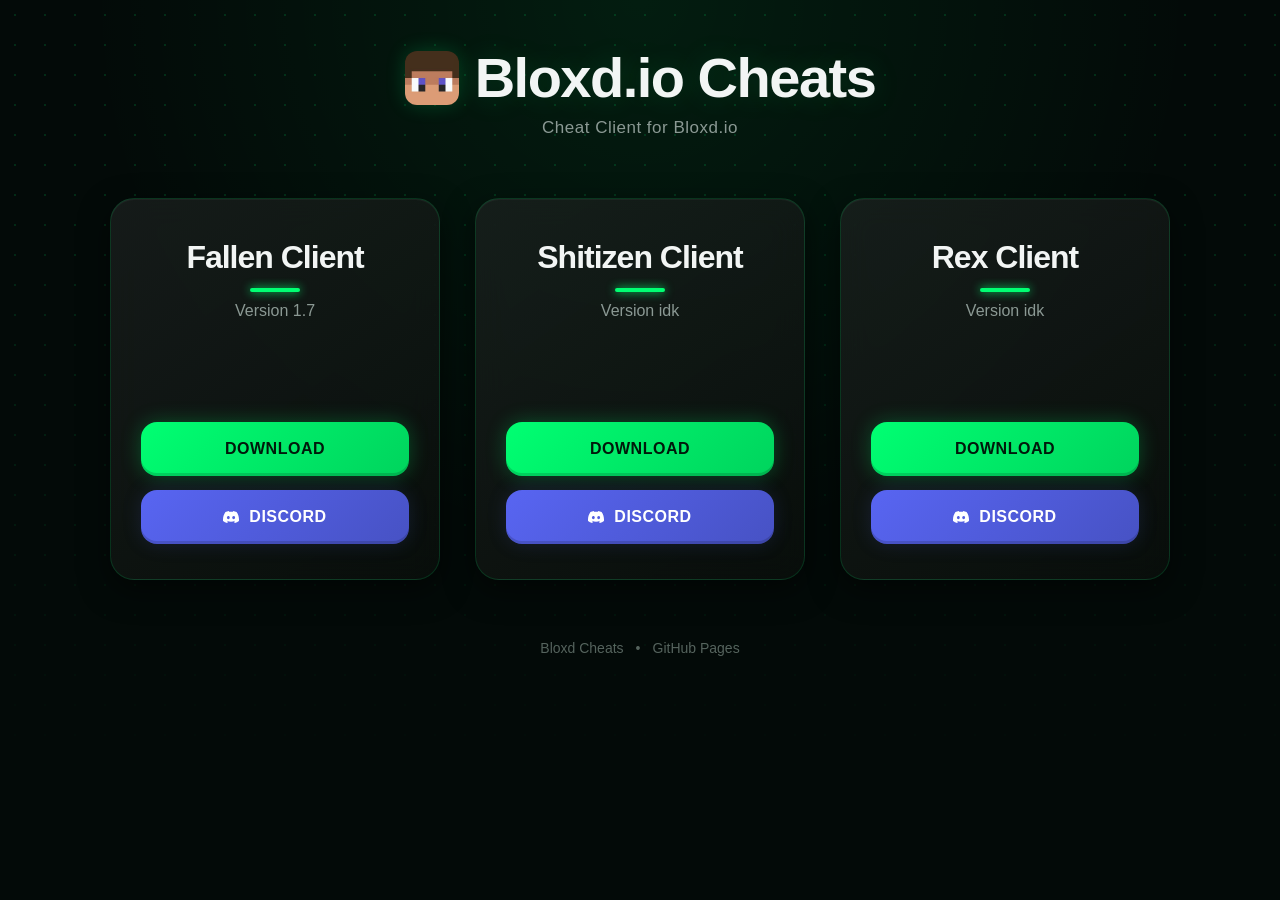
==== index.html @ 39739870 "Update index.html" ====
<!DOCTYPE html>
<html lang="en">
<head>
  <meta charset="UTF-8">
  <meta name="viewport" content="width=device-width, initial-scale=1.0">
  <meta name="description" content="Bloxd.io Cheats - clients, userscripts and downloads">
  <title>Bloxd.io Cheats</title>
  <link rel="stylesheet" href="style.css">
</head>
<body>
  <div class="background-grid"></div>

  <main class="container">
    <header class="hero">
      <div class="title-container">
        <img src="BloxdIcon.png" alt="Bloxd Icon" class="hero-icon">
        <h1>Bloxd.io Cheats</h1>
      </div>
      <p>Cheat Client for Bloxd.io</p>
    </header>

    <section class="cards">
      <article class="card">
        <div class="shine"></div>
        <div class="card-content">
          <h2>Fallen Client</h2>
          <p>Version 1.7</p>
          
          <a class="button primary" href="Fallen.txt" download onclick="showNotice('Downloading Fallen')">Download</a>
          <a class="button discord" href="https://discord.gg/DM4cFBnPTH" target="_blank" rel="noopener noreferrer">
            <svg class="discord-icon" xmlns="http://www.w3.org/2000/svg" width="16" height="16" viewBox="0 0 127.14 96.36" fill="currentColor">
              <path d="M107.7,8.07A105.15,105.15,0,0,0,81.47,0a72.06,72.06,0,0,0-3.36,6.83A97.68,97.68,0,0,0,49,6.83,72.37,72.37,0,0,0,45.64,0,105.89,105.89,0,0,0,19.39,8.09C2.79,32.65-1.71,56.6.54,80.21A105.73,105.73,0,0,0,32.71,96.36,77.7,77.7,0,0,0,39.6,85.25a68.42,68.42,0,0,1-10.85-5.18c.91-.66,1.8-1.34,2.66-2a75.57,75.57,0,0,0,64.32,0c.87.71,1.76,1.39,2.66,2a68.68,68.68,0,0,1-10.87,5.19,77,77,0,0,0,6.89,11.1A105.25,105.25,0,0,0,126.6,80.22c2.81-28.43-4.69-52.18-18.9-72.15ZM42.45,65.69C36.18,65.69,31,60,31,53s5-12.74,11.43-12.74c6.51,0,11.6,5.78,11.44,12.74C53.89,60,48.8,65.69,42.45,65.69Zm42.24,0C78.41,65.69,73.25,60,73.25,53s5-12.74,11.44-12.74c6.5,0,11.6,5.78,11.44,12.74C96.13,60,91.08,65.69,84.69,65.69Z"/>
            </svg>
            Discord
          </a>
        </div>
      </article>

      <article class="card">
        <div class="shine"></div>
        <div class="card-content">
          <h2>Shitizen Client</h2>
          <p>Version idk</p>
          
          <a class="button primary" href="Shitizen.txt" download onclick="showNotice('Downloading Shitizen')">Download</a>
          <a class="button discord" href="https://discord.gg/fXwuQtVD9t" target="_blank" rel="noopener noreferrer">
            <svg class="discord-icon" xmlns="http://www.w3.org/2000/svg" width="16" height="16" viewBox="0 0 127.14 96.36" fill="currentColor">
              <path d="M107.7,8.07A105.15,105.15,0,0,0,81.47,0a72.06,72.06,0,0,0-3.36,6.83A97.68,97.68,0,0,0,49,6.83,72.37,72.37,0,0,0,45.64,0,105.89,105.89,0,0,0,19.39,8.09C2.79,32.65-1.71,56.6.54,80.21A105.73,105.73,0,0,0,32.71,96.36,77.7,77.7,0,0,0,39.6,85.25a68.42,68.42,0,0,1-10.85-5.18c.91-.66,1.8-1.34,2.66-2a75.57,75.57,0,0,0,64.32,0c.87.71,1.76,1.39,2.66,2a68.68,68.68,0,0,1-10.87,5.19,77,77,0,0,0,6.89,11.1A105.25,105.25,0,0,0,126.6,80.22c2.81-28.43-4.69-52.18-18.9-72.15ZM42.45,65.69C36.18,65.69,31,60,31,53s5-12.74,11.43-12.74c6.51,0,11.6,5.78,11.44,12.74C53.89,60,48.8,65.69,42.45,65.69Zm42.24,0C78.41,65.69,73.25,60,73.25,53s5-12.74,11.44-12.74c6.5,0,11.6,5.78,11.44,12.74C96.13,60,91.08,65.69,84.69,65.69Z"/>
            </svg>
            Discord
          </a>
        </div>
      </article>

      <article class="card">
        <div class="shine"></div>
        <div class="card-content">
          <h2>Rex Client</h2>
          <p>Version idk</p>
          
          <a class="button primary" href="Rex.txt" download onclick="showNotice('Downloading Rex')">Download</a>
          <a class="button discord" href="https://discord.gg/z3bG3twewh" target="_blank" rel="noopener noreferrer">
            <svg class="discord-icon" xmlns="http://www.w3.org/2000/svg" width="16" height="16" viewBox="0 0 127.14 96.36" fill="currentColor">
              <path d="M107.7,8.07A105.15,105.15,0,0,0,81.47,0a72.06,72.06,0,0,0-3.36,6.83A97.68,97.68,0,0,0,49,6.83,72.37,72.37,0,0,0,45.64,0,105.89,105.89,0,0,0,19.39,8.09C2.79,32.65-1.71,56.6.54,80.21A105.73,105.73,0,0,0,32.71,96.36,77.7,77.7,0,0,0,39.6,85.25a68.42,68.42,0,0,1-10.85-5.18c.91-.66,1.8-1.34,2.66-2a75.57,75.57,0,0,0,64.32,0c.87.71,1.76,1.39,2.66,2a68.68,68.68,0,0,1-10.87,5.19,77,77,0,0,0,6.89,11.1A105.25,105.25,0,0,0,126.6,80.22c2.81-28.43-4.69-52.18-18.9-72.15ZM42.45,65.69C36.18,65.69,31,60,31,53s5-12.74,11.43-12.74c6.51,0,11.6,5.78,11.44,12.74C53.89,60,48.8,65.69,42.45,65.69Zm42.24,0C78.41,65.69,73.25,60,73.25,53s5-12.74,11.44-12.74c6.5,0,11.6,5.78,11.44,12.74C96.13,60,91.08,65.69,84.69,65.69Z"/>
            </svg>
            Discord
          </a>
        </div>
      </article>
    </section>

    <footer>
      <span>Bloxd Cheats</span>
      <span>•</span>
      <span>GitHub Pages</span>
    </footer>
  </main>

  <div id="notice" class="notice" role="status"></div>
  <script src="script.js"></script>
</body>
</html>
---- style.css ----
* {
  box-sizing: border-box;
}

:root {
  --bg: #030a08;
  --card: rgba(18, 23, 21, 0.45);
  --border: rgba(0, 255, 119, 0.15);
  --green: #00ff72;
  --green-dark: #00d95f;
  --text: #f2f5f4;
  --muted: #8b9994;
}

html {
  min-height: 100%;
}

body {
  margin: 0;
  min-height: 100vh;
  color: var(--text);
  background:
    radial-gradient(circle at 50% 0%, rgba(0, 255, 110, 0.08), transparent 50%),
    var(--bg);
  font-family: 'Segoe UI', Arial, Helvetica, sans-serif;
  overflow-x: hidden;
}

.background-grid {
  position: fixed;
  inset: 0;
  pointer-events: none;
  opacity: 0.35;
  background-image:
    radial-gradient(rgba(0, 255, 119, 0.4) 0.8px, transparent 0.8px);
  background-size: 30px 30px;
  mask-image: linear-gradient(to bottom, black 20%, transparent 90%);
  -webkit-mask-image: linear-gradient(to bottom, black 20%, transparent 90%);
}

.container {
  width: min(1100px, calc(100% - 40px));
  margin: 0 auto;
  padding: 0 0 40px;
}

.hero {
  position: relative;
  text-align: center;
  padding: 50px 0 60px;
}

.title-container {
  display: flex;
  align-items: center;
  justify-content: center;
  gap: 16px;
  margin-bottom: 12px;
}

.hero-icon {
  width: 54px;
  height: 54px;
  object-fit: contain;
  border-radius: 12px;
  box-shadow: 0 0 20px rgba(0, 255, 119, 0.2);
  animation: float 4s ease-in-out infinite;
}

@keyframes float {
  0%, 100% { transform: translateY(0); }
  50% { transform: translateY(-8px); }
}

.hero h1 {
  margin: 0;
  font-size: clamp(38px, 6vw, 56px);
  line-height: 1;
  font-weight: 900;
  letter-spacing: -1.5px;
  text-shadow: 0 0 30px rgba(0, 255, 119, 0.15);
}

.hero p {
  margin: 10px 0 0;
  color: var(--muted);
  font-size: 17px;
  letter-spacing: 0.5px;
}

.cards {
  display: flex;
  justify-content: center;
  gap: 35px;
  flex-wrap: wrap;
}

.card {
  position: relative;
  width: 330px;
  min-height: 380px;
  overflow: hidden;
  border: 1px solid var(--border);
  border-radius: 24px;
  background: linear-gradient(145deg, rgba(30, 35, 33, 0.7), rgba(10, 15, 12, 0.8));
  backdrop-filter: blur(16px);
  -webkit-backdrop-filter: blur(16px);
  box-shadow: 0 10px 30px rgba(0, 0, 0, 0.5), inset 0 1px 1px rgba(255, 255, 255, 0.05);
  transition: all 0.4s cubic-bezier(0.175, 0.885, 0.32, 1.275);
}

.card:hover {
  transform: translateY(-10px) scale(1.02);
  border-color: rgba(0, 255, 119, 0.6);
  box-shadow: 0 20px 40px rgba(0, 255, 119, 0.15), inset 0 1px 1px rgba(255, 255, 255, 0.1);
}

.shine {
  position: absolute;
  top: -50%;
  left: -50%;
  width: 200%;
  height: 200%;
  background: linear-gradient(
    45deg,
    transparent 45%,
    rgba(0, 255, 119, 0.1) 50%,
    transparent 55%
  );
  transform: rotate(30deg) translateY(-100%);
  transition: transform 0.7s ease;
  pointer-events: none;
}

.card:hover .shine {
  transform: rotate(30deg) translateY(100%);
}

.card-content {
  position: relative;
  z-index: 1;
  min-height: 380px;
  padding: 40px 30px 35px;
  display: flex;
  flex-direction: column;
  align-items: center;
  text-align: center;
}

.card h2 {
  margin: 0 0 10px;
  color: var(--text);
  font-size: 32px;
  font-weight: 900;
  letter-spacing: -1px;
}

.card h2::after {
  content: '';
  display: block;
  width: 50px;
  height: 4px;
  background: var(--green);
  margin: 12px auto 0;
  border-radius: 2px;
  box-shadow: 0 0 10px var(--green);
}

.card p {
  margin: 0 0 auto;
  padding-bottom: 30px;
  color: var(--muted);
  font-size: 16px;
  font-weight: 500;
}

.button {
  width: 100%;
  min-height: 54px;
  margin-bottom: 14px;
  padding: 0 20px;
  border-radius: 16px;
  display: flex;
  align-items: center;
  justify-content: center;
  gap: 10px;
  text-decoration: none;
  font-size: 16px;
  font-weight: 800;
  text-transform: uppercase;
  letter-spacing: 0.5px;
  border: 0;
  cursor: pointer;
  transition: all 0.3s ease;
}

.button.primary {
  color: #00190b;
  background: linear-gradient(135deg, var(--green) 0%, #00d45d 100%);
  box-shadow: 0 0 20px rgba(0, 255, 114, 0.25), inset 0 -3px 0 rgba(0, 0, 0, 0.15);
}

.button.primary:hover {
  transform: translateY(-3px);
  box-shadow: 0 8px 25px rgba(0, 255, 114, 0.4), inset 0 -3px 0 rgba(0, 0, 0, 0.15);
  filter: brightness(1.1);
}

.button.primary:active {
  transform: translateY(0);
  box-shadow: 0 0 10px rgba(0, 255, 114, 0.3);
}

.button.discord {
  color: white;
  background: linear-gradient(135deg, #5865f2 0%, #4752c4 100%);
  box-shadow: 0 0 20px rgba(88, 101, 242, 0.15), inset 0 -3px 0 rgba(0, 0, 0, 0.15);
  margin-bottom: 0;
}

.button.discord:hover {
  transform: translateY(-3px);
  box-shadow: 0 8px 25px rgba(88, 101, 242, 0.4), inset 0 -3px 0 rgba(0, 0, 0, 0.15);
  filter: brightness(1.1);
}

.button.discord:active {
  transform: translateY(0);
  box-shadow: 0 0 10px rgba(88, 101, 242, 0.3);
}

.discord-icon {
  font-size: 14px;
}

.notice {
  position: fixed;
  left: 50%;
  bottom: 25px;
  transform: translate(-50%, 30px);
  max-width: calc(100% - 30px);
  padding: 15px 24px;
  border: 1px solid rgba(0, 255, 119, 0.5);
  border-radius: 16px;
  background: rgba(9, 20, 16, 0.95);
  backdrop-filter: blur(10px);
  color: white;
  font-size: 15px;
  font-weight: 600;
  box-shadow: 0 10px 30px rgba(0, 0, 0, 0.5), 0 0 20px rgba(0, 255, 119, 0.2);
  opacity: 0;
  pointer-events: none;
  transition: all 0.4s cubic-bezier(0.175, 0.885, 0.32, 1.275);
  z-index: 10;
}

.notice.show {
  opacity: 1;
  transform: translate(-50%, 0);
}

footer {
  margin-top: 60px;
  display: flex;
  justify-content: center;
  gap: 12px;
  color: #55635d;
  font-size: 14px;
  font-weight: 500;
}

@media (max-width: 820px) {
  .hero {
    padding-bottom: 40px;
  }
  .cards {
    flex-direction: column;
    align-items: center;
    gap: 30px;
  }
  .card,
  .card-content {
    min-height: 360px;
  }
}

@media (max-width: 480px) {
  .container {
    width: min(100% - 24px, 480px);
  }
  .hero h1 {
    font-size: 40px;
  }
}
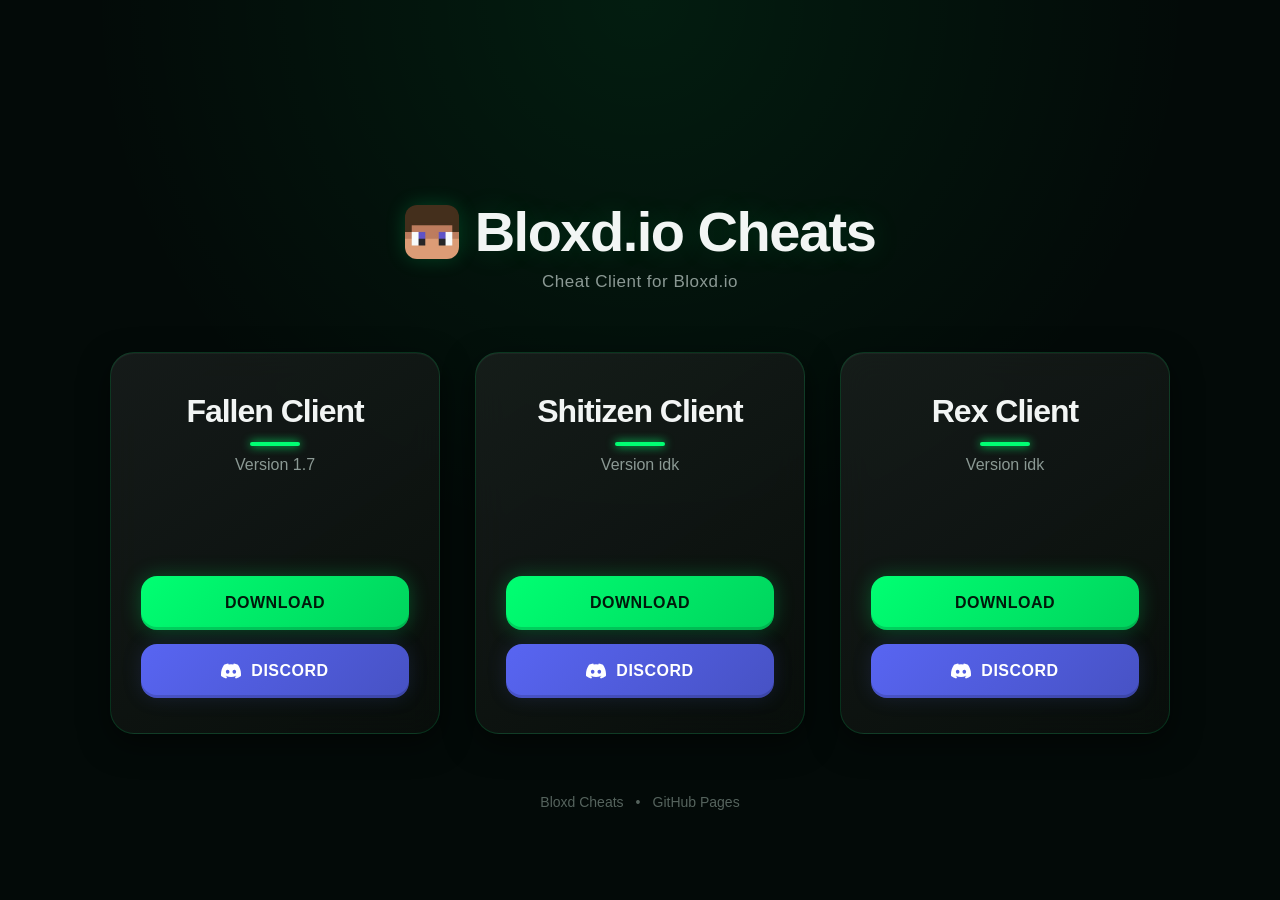
==== commit 47e797fb: "Update index.html" ====
--- a/index.html
+++ b/index.html
@@ -8,7 +8,7 @@
   <link rel="stylesheet" href="style.css">
 </head>
 <body>
-  <div class="background-grid"></div>
+  <canvas id="background-grid"></canvas>
 
   <main class="container">
     <header class="hero">
@@ -28,7 +28,7 @@
           
           <a class="button primary" href="Fallen.txt" download onclick="showNotice('Downloading Fallen')">Download</a>
           <a class="button discord" href="https://discord.gg/DM4cFBnPTH" target="_blank" rel="noopener noreferrer">
-            <svg class="discord-icon" xmlns="http://www.w3.org/2000/svg" width="16" height="16" viewBox="0 0 127.14 96.36" fill="currentColor">
+            <svg class="discord-icon" viewBox="0 0 127.14 96.36" fill="currentColor">
               <path d="M107.7,8.07A105.15,105.15,0,0,0,81.47,0a72.06,72.06,0,0,0-3.36,6.83A97.68,97.68,0,0,0,49,6.83,72.37,72.37,0,0,0,45.64,0,105.89,105.89,0,0,0,19.39,8.09C2.79,32.65-1.71,56.6.54,80.21A105.73,105.73,0,0,0,32.71,96.36,77.7,77.7,0,0,0,39.6,85.25a68.42,68.42,0,0,1-10.85-5.18c.91-.66,1.8-1.34,2.66-2a75.57,75.57,0,0,0,64.32,0c.87.71,1.76,1.39,2.66,2a68.68,68.68,0,0,1-10.87,5.19,77,77,0,0,0,6.89,11.1A105.25,105.25,0,0,0,126.6,80.22c2.81-28.43-4.69-52.18-18.9-72.15ZM42.45,65.69C36.18,65.69,31,60,31,53s5-12.74,11.43-12.74c6.51,0,11.6,5.78,11.44,12.74C53.89,60,48.8,65.69,42.45,65.69Zm42.24,0C78.41,65.69,73.25,60,73.25,53s5-12.74,11.44-12.74c6.5,0,11.6,5.78,11.44,12.74C96.13,60,91.08,65.69,84.69,65.69Z"/>
             </svg>
             Discord
@@ -44,7 +44,7 @@
           
           <a class="button primary" href="Shitizen.txt" download onclick="showNotice('Downloading Shitizen')">Download</a>
           <a class="button discord" href="https://discord.gg/fXwuQtVD9t" target="_blank" rel="noopener noreferrer">
-            <svg class="discord-icon" xmlns="http://www.w3.org/2000/svg" width="16" height="16" viewBox="0 0 127.14 96.36" fill="currentColor">
+            <svg class="discord-icon" viewBox="0 0 127.14 96.36" fill="currentColor">
               <path d="M107.7,8.07A105.15,105.15,0,0,0,81.47,0a72.06,72.06,0,0,0-3.36,6.83A97.68,97.68,0,0,0,49,6.83,72.37,72.37,0,0,0,45.64,0,105.89,105.89,0,0,0,19.39,8.09C2.79,32.65-1.71,56.6.54,80.21A105.73,105.73,0,0,0,32.71,96.36,77.7,77.7,0,0,0,39.6,85.25a68.42,68.42,0,0,1-10.85-5.18c.91-.66,1.8-1.34,2.66-2a75.57,75.57,0,0,0,64.32,0c.87.71,1.76,1.39,2.66,2a68.68,68.68,0,0,1-10.87,5.19,77,77,0,0,0,6.89,11.1A105.25,105.25,0,0,0,126.6,80.22c2.81-28.43-4.69-52.18-18.9-72.15ZM42.45,65.69C36.18,65.69,31,60,31,53s5-12.74,11.43-12.74c6.51,0,11.6,5.78,11.44,12.74C53.89,60,48.8,65.69,42.45,65.69Zm42.24,0C78.41,65.69,73.25,60,73.25,53s5-12.74,11.44-12.74c6.5,0,11.6,5.78,11.44,12.74C96.13,60,91.08,65.69,84.69,65.69Z"/>
             </svg>
             Discord
@@ -60,7 +60,7 @@
           
           <a class="button primary" href="Rex.txt" download onclick="showNotice('Downloading Rex')">Download</a>
           <a class="button discord" href="https://discord.gg/z3bG3twewh" target="_blank" rel="noopener noreferrer">
-            <svg class="discord-icon" xmlns="http://www.w3.org/2000/svg" width="16" height="16" viewBox="0 0 127.14 96.36" fill="currentColor">
+            <svg class="discord-icon" viewBox="0 0 127.14 96.36" fill="currentColor">
               <path d="M107.7,8.07A105.15,105.15,0,0,0,81.47,0a72.06,72.06,0,0,0-3.36,6.83A97.68,97.68,0,0,0,49,6.83,72.37,72.37,0,0,0,45.64,0,105.89,105.89,0,0,0,19.39,8.09C2.79,32.65-1.71,56.6.54,80.21A105.73,105.73,0,0,0,32.71,96.36,77.7,77.7,0,0,0,39.6,85.25a68.42,68.42,0,0,1-10.85-5.18c.91-.66,1.8-1.34,2.66-2a75.57,75.57,0,0,0,64.32,0c.87.71,1.76,1.39,2.66,2a68.68,68.68,0,0,1-10.87,5.19,77,77,0,0,0,6.89,11.1A105.25,105.25,0,0,0,126.6,80.22c2.81-28.43-4.69-52.18-18.9-72.15ZM42.45,65.69C36.18,65.69,31,60,31,53s5-12.74,11.43-12.74c6.51,0,11.6,5.78,11.44,12.74C53.89,60,48.8,65.69,42.45,65.69Zm42.24,0C78.41,65.69,73.25,60,73.25,53s5-12.74,11.44-12.74c6.5,0,11.6,5.78,11.44,12.74C96.13,60,91.08,65.69,84.69,65.69Z"/>
             </svg>
             Discord
--- a/style.css
+++ b/style.css
@@ -230,8 +230,12 @@
   box-shadow: 0 0 10px rgba(88, 101, 242, 0.3);
 }
 
+/* Cập nhật lớp cho SVG logo Discord */
 .discord-icon {
-  font-size: 14px;
+  width: 20px;
+  height: 20px;
+  fill: currentColor;
+  flex-shrink: 0;
 }
 
 .notice {
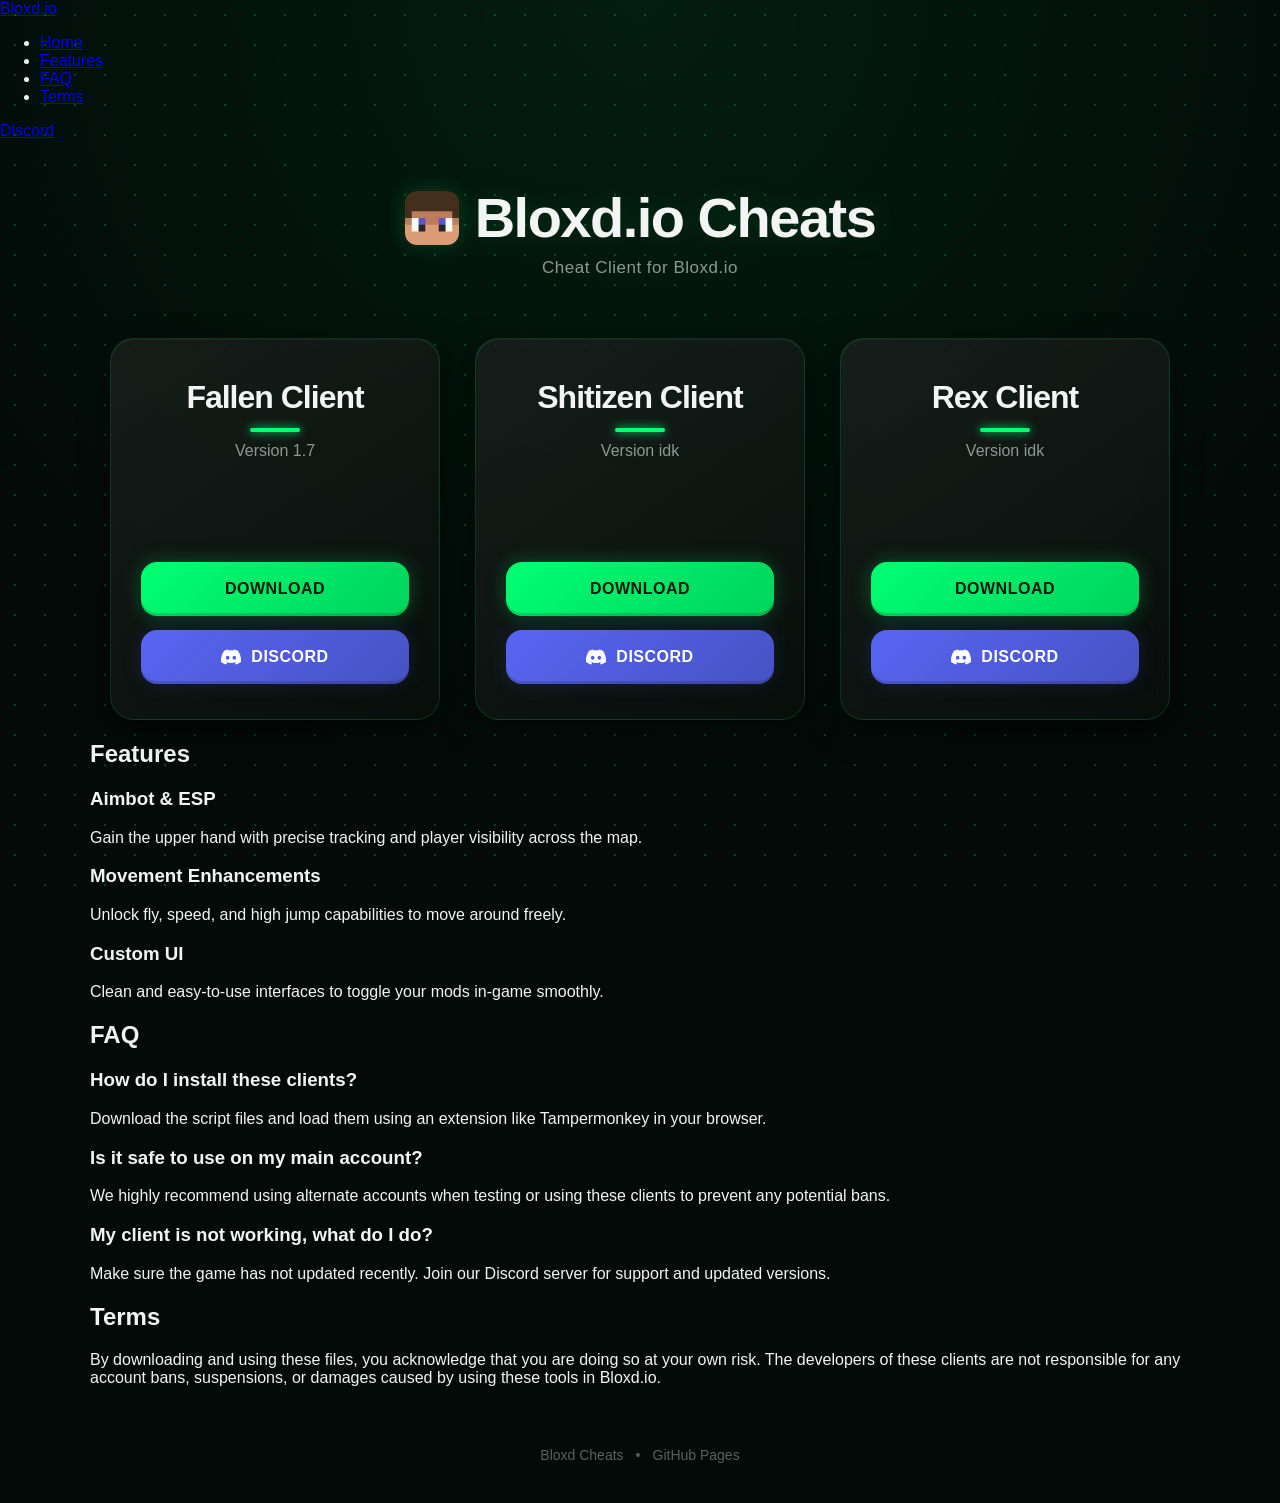
==== commit 36daff24: "Update index.html" ====
--- a/index.html
+++ b/index.html
@@ -8,9 +8,22 @@
   <link rel="stylesheet" href="style.css">
 </head>
 <body>
+  <nav class="navbar">
+    <div class="nav-container">
+      <a href="#home" class="nav-logo">Bloxd<span>.io</span></a>
+      <ul class="nav-menu">
+        <li><a href="#home">Home</a></li>
+        <li><a href="#features">Features</a></li>
+        <li><a href="#faq">FAQ</a></li>
+        <li><a href="#terms">Terms</a></li>
+      </ul>
+      <a href="https://discord.gg/d2tuQrwR" target="_blank" class="nav-discord-btn">Discord</a>
+    </div>
+  </nav>
+
   <canvas id="background-grid"></canvas>
 
-  <main class="container">
+  <main class="container" id="home">
     <header class="hero">
       <div class="title-container">
         <img src="BloxdIcon.png" alt="Bloxd Icon" class="hero-icon">
@@ -25,7 +38,6 @@
         <div class="card-content">
           <h2>Fallen Client</h2>
           <p>Version 1.7</p>
-          
           <a class="button primary" href="Fallen.txt" download onclick="showNotice('Downloading Fallen')">Download</a>
           <a class="button discord" href="https://discord.gg/DM4cFBnPTH" target="_blank" rel="noopener noreferrer">
             <svg class="discord-icon" viewBox="0 0 127.14 96.36" fill="currentColor">
@@ -41,7 +53,6 @@
         <div class="card-content">
           <h2>Shitizen Client</h2>
           <p>Version idk</p>
-          
           <a class="button primary" href="Shitizen.txt" download onclick="showNotice('Downloading Shitizen')">Download</a>
           <a class="button discord" href="https://discord.gg/fXwuQtVD9t" target="_blank" rel="noopener noreferrer">
             <svg class="discord-icon" viewBox="0 0 127.14 96.36" fill="currentColor">
@@ -57,7 +68,6 @@
         <div class="card-content">
           <h2>Rex Client</h2>
           <p>Version idk</p>
-          
           <a class="button primary" href="Rex.txt" download onclick="showNotice('Downloading Rex')">Download</a>
           <a class="button discord" href="https://discord.gg/z3bG3twewh" target="_blank" rel="noopener noreferrer">
             <svg class="discord-icon" viewBox="0 0 127.14 96.36" fill="currentColor">
@@ -67,6 +77,37 @@
           </a>
         </div>
       </article>
+    </section>
+
+    <section id="features" class="info-section">
+      <h2>Features</h2>
+      <div class="info-card">
+        <h3>Aimbot & ESP</h3>
+        <p>Gain the upper hand with precise tracking and player visibility across the map.</p>
+        <h3>Movement Enhancements</h3>
+        <p>Unlock fly, speed, and high jump capabilities to move around freely.</p>
+        <h3>Custom UI</h3>
+        <p>Clean and easy-to-use interfaces to toggle your mods in-game smoothly.</p>
+      </div>
+    </section>
+
+    <section id="faq" class="info-section">
+      <h2>FAQ</h2>
+      <div class="info-card">
+        <h3>How do I install these clients?</h3>
+        <p>Download the script files and load them using an extension like Tampermonkey in your browser.</p>
+        <h3>Is it safe to use on my main account?</h3>
+        <p>We highly recommend using alternate accounts when testing or using these clients to prevent any potential bans.</p>
+        <h3>My client is not working, what do I do?</h3>
+        <p>Make sure the game has not updated recently. Join our Discord server for support and updated versions.</p>
+      </div>
+    </section>
+
+    <section id="terms" class="info-section">
+      <h2>Terms</h2>
+      <div class="info-card">
+        <p>By downloading and using these files, you acknowledge that you are doing so at your own risk. The developers of these clients are not responsible for any account bans, suspensions, or damages caused by using these tools in Bloxd.io.</p>
+      </div>
     </section>
 
     <footer>
--- a/style.css
+++ b/style.css
@@ -27,19 +27,16 @@
   overflow-x: hidden;
 }
 
-.background-grid {
+#background-grid {
   position: fixed;
   inset: 0;
   pointer-events: none;
-  opacity: 0.35;
-  background-image:
-    radial-gradient(rgba(0, 255, 119, 0.4) 0.8px, transparent 0.8px);
-  background-size: 30px 30px;
-  mask-image: linear-gradient(to bottom, black 20%, transparent 90%);
-  -webkit-mask-image: linear-gradient(to bottom, black 20%, transparent 90%);
+  z-index: 0;
 }
 
 .container {
+  position: relative;
+  z-index: 1;
   width: min(1100px, calc(100% - 40px));
   margin: 0 auto;
   padding: 0 0 40px;
@@ -230,7 +227,6 @@
   box-shadow: 0 0 10px rgba(88, 101, 242, 0.3);
 }
 
-/* Cập nhật lớp cho SVG logo Discord */
 .discord-icon {
   width: 20px;
   height: 20px;
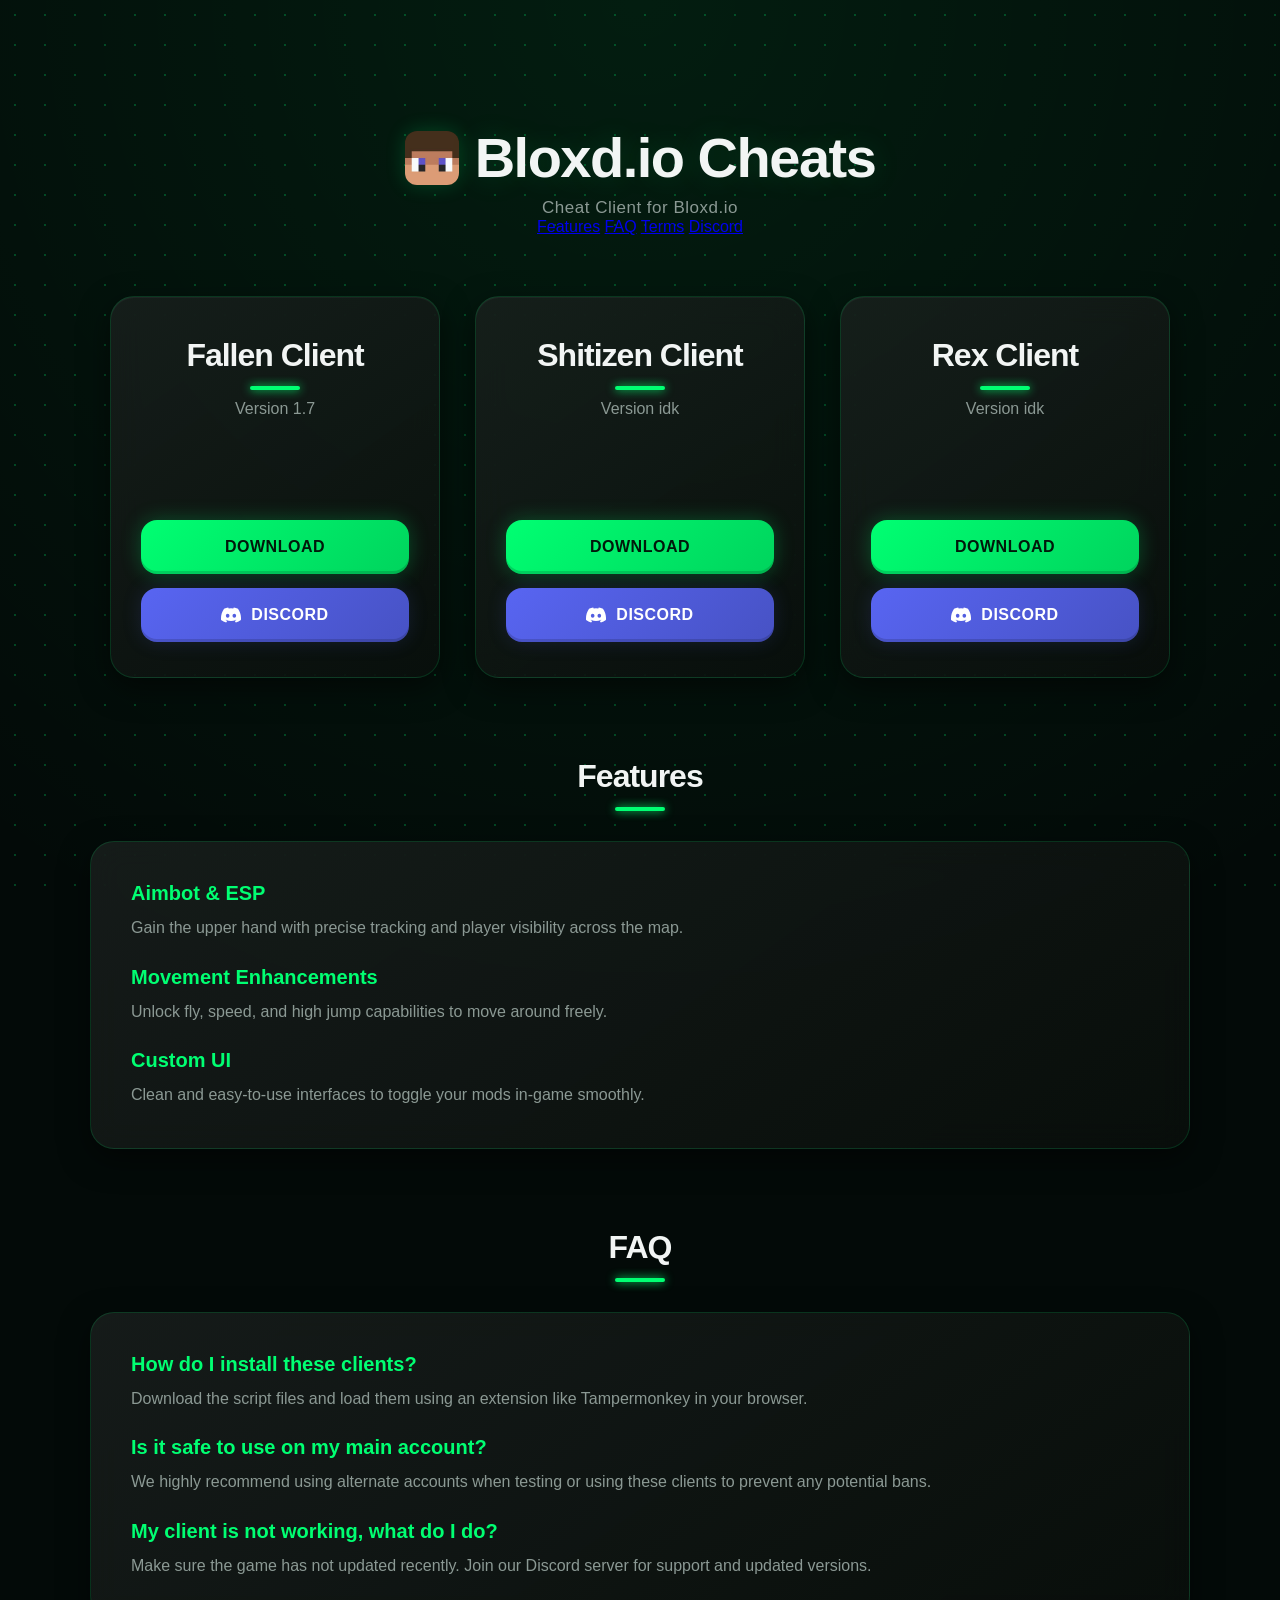
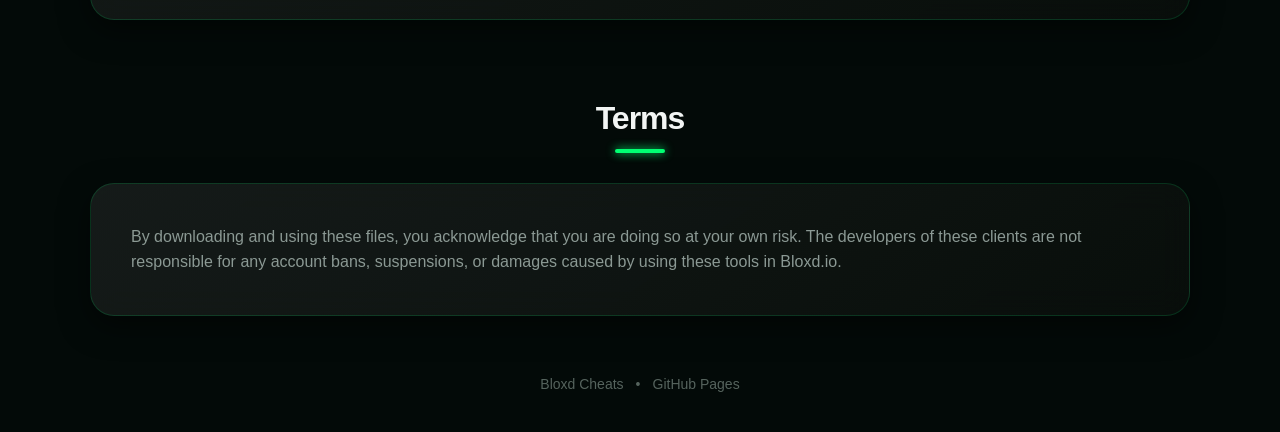
==== commit f1bf06ec: "Refactor navigation and add action buttons Removed the navigation bar and added action buttons in th" ====
--- a/index.html
+++ b/index.html
@@ -8,19 +8,6 @@
   <link rel="stylesheet" href="style.css">
 </head>
 <body>
-  <nav class="navbar">
-    <div class="nav-container">
-      <a href="#home" class="nav-logo">Bloxd<span>.io</span></a>
-      <ul class="nav-menu">
-        <li><a href="#home">Home</a></li>
-        <li><a href="#features">Features</a></li>
-        <li><a href="#faq">FAQ</a></li>
-        <li><a href="#terms">Terms</a></li>
-      </ul>
-      <a href="https://discord.gg/d2tuQrwR" target="_blank" class="nav-discord-btn">Discord</a>
-    </div>
-  </nav>
-
   <canvas id="background-grid"></canvas>
 
   <main class="container" id="home">
@@ -30,6 +17,13 @@
         <h1>Bloxd.io Cheats</h1>
       </div>
       <p>Cheat Client for Bloxd.io</p>
+      
+      <div class="action-buttons">
+        <a href="#features" class="action-btn">Features</a>
+        <a href="#faq" class="action-btn">FAQ</a>
+        <a href="#terms" class="action-btn">Terms</a>
+        <a href="https://discord.gg/d2tuQrwR" target="_blank" class="action-btn discord">Discord</a>
+      </div>
     </header>
 
     <section class="cards">
--- a/style.css
+++ b/style.css
@@ -14,11 +14,13 @@
 
 html {
   min-height: 100%;
+  scroll-behavior: smooth;
 }
 
 body {
   margin: 0;
   min-height: 100vh;
+  padding-top: 80px;
   color: var(--text);
   background:
     radial-gradient(circle at 50% 0%, rgba(0, 255, 110, 0.08), transparent 50%),
@@ -270,6 +272,139 @@
   font-weight: 500;
 }
 
+.navbar {
+  position: fixed;
+  top: 0;
+  left: 0;
+  width: 100%;
+  background: linear-gradient(145deg, rgba(18, 23, 21, 0.75), rgba(10, 15, 12, 0.85));
+  backdrop-filter: blur(16px);
+  -webkit-backdrop-filter: blur(16px);
+  border-bottom: 1px solid var(--border);
+  z-index: 1000;
+  box-shadow: 0 4px 30px rgba(0, 0, 0, 0.5);
+}
+
+.nav-container {
+  display: flex;
+  align-items: center;
+  justify-content: space-between;
+  width: min(1100px, calc(100% - 40px));
+  margin: 0 auto;
+  height: 70px;
+}
+
+.nav-logo {
+  color: var(--text);
+  font-size: 22px;
+  font-weight: 900;
+  text-decoration: none;
+  letter-spacing: -0.5px;
+}
+
+.nav-logo span {
+  color: var(--green);
+}
+
+.nav-menu {
+  display: flex;
+  gap: 35px;
+  list-style: none;
+  margin: 0;
+  padding: 0;
+}
+
+.nav-menu a {
+  color: var(--muted);
+  text-decoration: none;
+  font-size: 15px;
+  font-weight: 600;
+  transition: all 0.3s ease;
+}
+
+.nav-menu a:hover {
+  color: var(--green);
+  text-shadow: 0 0 15px rgba(0, 255, 114, 0.3);
+}
+
+.nav-discord-btn {
+  background: linear-gradient(135deg, #5865f2 0%, #4752c4 100%);
+  color: white;
+  text-decoration: none;
+  padding: 10px 22px;
+  border-radius: 12px;
+  font-size: 14px;
+  font-weight: 800;
+  text-transform: uppercase;
+  letter-spacing: 0.5px;
+  box-shadow: 0 0 15px rgba(88, 101, 242, 0.2), inset 0 -2px 0 rgba(0, 0, 0, 0.15);
+  transition: all 0.3s ease;
+}
+
+.nav-discord-btn:hover {
+  transform: translateY(-2px);
+  box-shadow: 0 8px 20px rgba(88, 101, 242, 0.4), inset 0 -2px 0 rgba(0, 0, 0, 0.15);
+  filter: brightness(1.1);
+}
+
+.nav-discord-btn:active {
+  transform: translateY(0);
+  box-shadow: 0 0 10px rgba(88, 101, 242, 0.3);
+}
+
+.info-section {
+  margin-top: 80px;
+  scroll-margin-top: 100px;
+}
+
+.info-section h2 {
+  text-align: center;
+  font-size: 32px;
+  font-weight: 900;
+  margin-bottom: 30px;
+  letter-spacing: -1px;
+}
+
+.info-section h2::after {
+  content: '';
+  display: block;
+  width: 50px;
+  height: 4px;
+  background: var(--green);
+  margin: 12px auto 0;
+  border-radius: 2px;
+  box-shadow: 0 0 10px var(--green);
+}
+
+.info-card {
+  background: linear-gradient(145deg, rgba(30, 35, 33, 0.7), rgba(10, 15, 12, 0.8));
+  border: 1px solid var(--border);
+  border-radius: 24px;
+  padding: 40px;
+  backdrop-filter: blur(16px);
+  -webkit-backdrop-filter: blur(16px);
+  box-shadow: 0 10px 30px rgba(0, 0, 0, 0.5);
+}
+
+.info-card h3 {
+  color: var(--green);
+  font-size: 20px;
+  margin-top: 0;
+  margin-bottom: 10px;
+}
+
+.info-card p {
+  color: var(--muted);
+  font-size: 16px;
+  line-height: 1.6;
+  margin-top: 0;
+  margin-bottom: 25px;
+}
+
+.info-card p:last-child {
+  margin-bottom: 0;
+}
+
 @media (max-width: 820px) {
   .hero {
     padding-bottom: 40px;
@@ -283,6 +418,9 @@
   .card-content {
     min-height: 360px;
   }
+  .nav-menu {
+    display: none;
+  }
 }
 
 @media (max-width: 480px) {
@@ -292,4 +430,7 @@
   .hero h1 {
     font-size: 40px;
   }
-}
+  .info-card {
+    padding: 25px;
+  }
+}
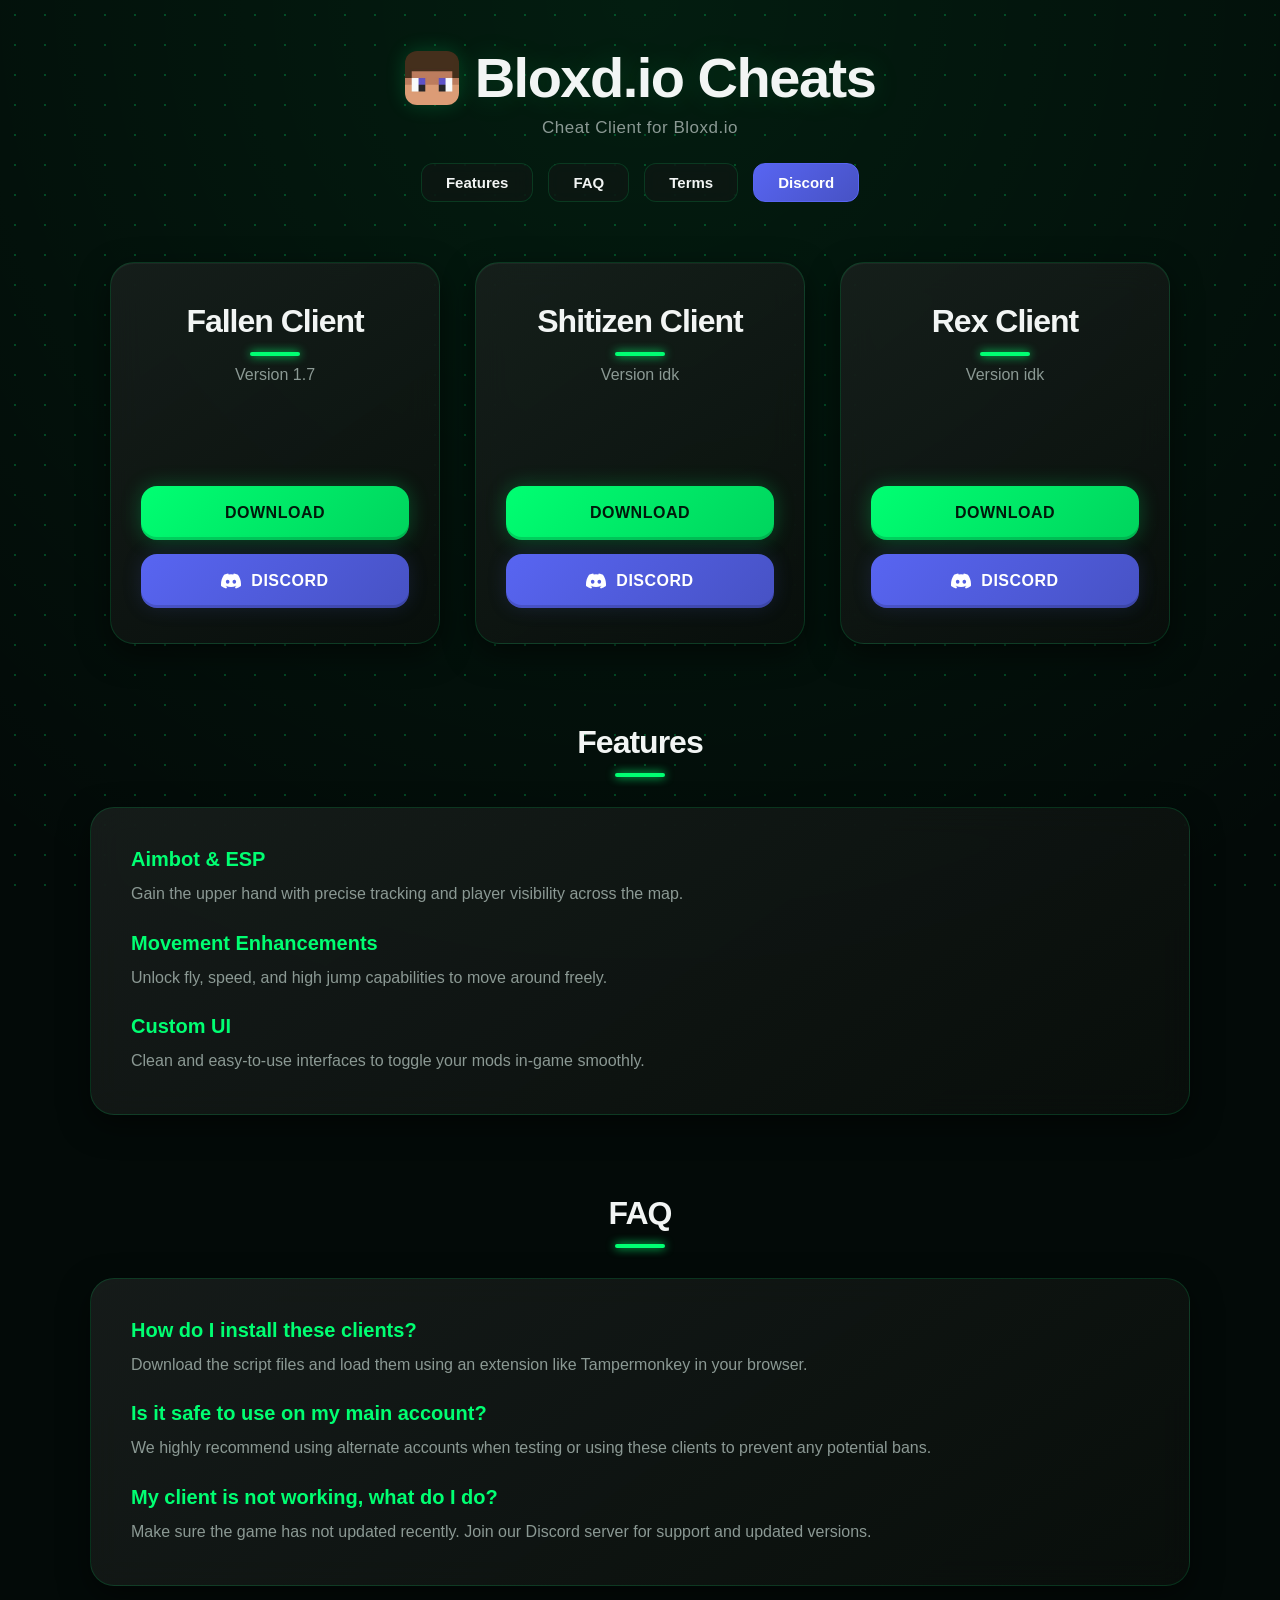
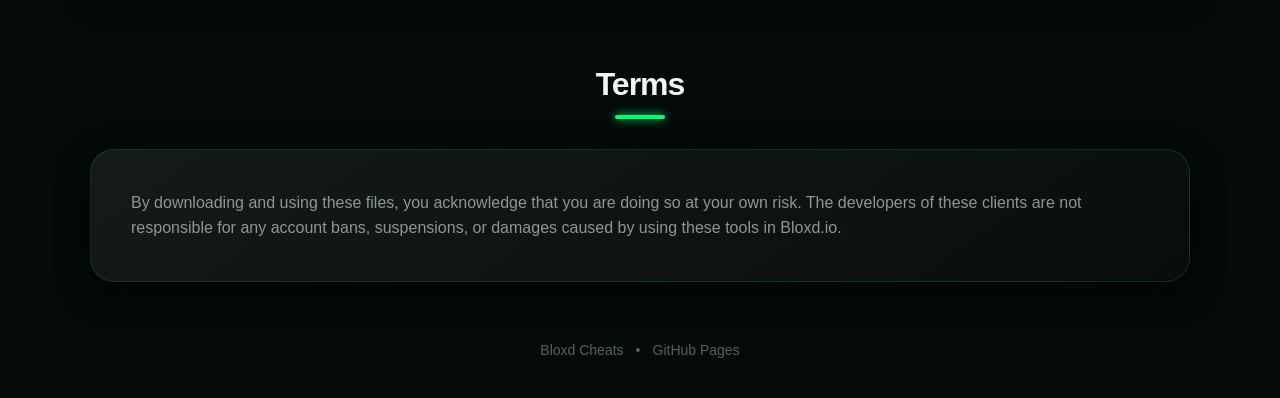
==== commit 73dfda5e: "Modify CSS link and add comments in index.html Updated stylesheet link to force browser to load the " ====
--- a/index.html
+++ b/index.html
@@ -5,7 +5,8 @@
   <meta name="viewport" content="width=device-width, initial-scale=1.0">
   <meta name="description" content="Bloxd.io Cheats - clients, userscripts and downloads">
   <title>Bloxd.io Cheats</title>
-  <link rel="stylesheet" href="style.css">
+  <!-- Thêm ?v=2 để ép trình duyệt tải CSS mới nhất, không bị lỗi cache -->
+  <link rel="stylesheet" href="style.css?v=2">
 </head>
 <body>
   <canvas id="background-grid"></canvas>
@@ -18,6 +19,7 @@
       </div>
       <p>Cheat Client for Bloxd.io</p>
       
+      <!-- Đã xóa list cũ ở góc trái, thay bằng hàng nút mượt mà ngay dưới tiêu đề -->
       <div class="action-buttons">
         <a href="#features" class="action-btn">Features</a>
         <a href="#faq" class="action-btn">FAQ</a>
@@ -27,6 +29,7 @@
     </header>
 
     <section class="cards">
+      <!-- Card 1 -->
       <article class="card">
         <div class="shine"></div>
         <div class="card-content">
@@ -42,6 +45,7 @@
         </div>
       </article>
 
+      <!-- Card 2 -->
       <article class="card">
         <div class="shine"></div>
         <div class="card-content">
@@ -57,6 +61,7 @@
         </div>
       </article>
 
+      <!-- Card 3 -->
       <article class="card">
         <div class="shine"></div>
         <div class="card-content">
--- a/style.css
+++ b/style.css
@@ -20,7 +20,6 @@
 body {
   margin: 0;
   min-height: 100vh;
-  padding-top: 80px;
   color: var(--text);
   background:
     radial-gradient(circle at 50% 0%, rgba(0, 255, 110, 0.08), transparent 50%),
@@ -86,6 +85,47 @@
   color: var(--muted);
   font-size: 17px;
   letter-spacing: 0.5px;
+}
+
+.action-buttons {
+  display: flex;
+  justify-content: center;
+  gap: 15px;
+  margin-top: 25px;
+  flex-wrap: wrap;
+}
+
+.action-btn {
+  padding: 10px 24px;
+  border-radius: 12px;
+  text-decoration: none;
+  color: var(--text);
+  font-size: 15px;
+  font-weight: 700;
+  background: rgba(18, 23, 21, 0.6);
+  border: 1px solid var(--border);
+  backdrop-filter: blur(10px);
+  transition: all 0.3s ease;
+}
+
+.action-btn:hover {
+  background: rgba(0, 255, 119, 0.1);
+  border-color: var(--green);
+  color: var(--green);
+  transform: translateY(-2px);
+  box-shadow: 0 5px 15px rgba(0, 255, 119, 0.2);
+}
+
+.action-btn.discord {
+  background: linear-gradient(135deg, #5865f2 0%, #4752c4 100%);
+  border-color: #5865f2;
+  color: white;
+}
+
+.action-btn.discord:hover {
+  filter: brightness(1.1);
+  color: white;
+  box-shadow: 0 5px 15px rgba(88, 101, 242, 0.4);
 }
 
 .cards {
@@ -262,99 +302,9 @@
   transform: translate(-50%, 0);
 }
 
-footer {
-  margin-top: 60px;
-  display: flex;
-  justify-content: center;
-  gap: 12px;
-  color: #55635d;
-  font-size: 14px;
-  font-weight: 500;
-}
-
-.navbar {
-  position: fixed;
-  top: 0;
-  left: 0;
-  width: 100%;
-  background: linear-gradient(145deg, rgba(18, 23, 21, 0.75), rgba(10, 15, 12, 0.85));
-  backdrop-filter: blur(16px);
-  -webkit-backdrop-filter: blur(16px);
-  border-bottom: 1px solid var(--border);
-  z-index: 1000;
-  box-shadow: 0 4px 30px rgba(0, 0, 0, 0.5);
-}
-
-.nav-container {
-  display: flex;
-  align-items: center;
-  justify-content: space-between;
-  width: min(1100px, calc(100% - 40px));
-  margin: 0 auto;
-  height: 70px;
-}
-
-.nav-logo {
-  color: var(--text);
-  font-size: 22px;
-  font-weight: 900;
-  text-decoration: none;
-  letter-spacing: -0.5px;
-}
-
-.nav-logo span {
-  color: var(--green);
-}
-
-.nav-menu {
-  display: flex;
-  gap: 35px;
-  list-style: none;
-  margin: 0;
-  padding: 0;
-}
-
-.nav-menu a {
-  color: var(--muted);
-  text-decoration: none;
-  font-size: 15px;
-  font-weight: 600;
-  transition: all 0.3s ease;
-}
-
-.nav-menu a:hover {
-  color: var(--green);
-  text-shadow: 0 0 15px rgba(0, 255, 114, 0.3);
-}
-
-.nav-discord-btn {
-  background: linear-gradient(135deg, #5865f2 0%, #4752c4 100%);
-  color: white;
-  text-decoration: none;
-  padding: 10px 22px;
-  border-radius: 12px;
-  font-size: 14px;
-  font-weight: 800;
-  text-transform: uppercase;
-  letter-spacing: 0.5px;
-  box-shadow: 0 0 15px rgba(88, 101, 242, 0.2), inset 0 -2px 0 rgba(0, 0, 0, 0.15);
-  transition: all 0.3s ease;
-}
-
-.nav-discord-btn:hover {
-  transform: translateY(-2px);
-  box-shadow: 0 8px 20px rgba(88, 101, 242, 0.4), inset 0 -2px 0 rgba(0, 0, 0, 0.15);
-  filter: brightness(1.1);
-}
-
-.nav-discord-btn:active {
-  transform: translateY(0);
-  box-shadow: 0 0 10px rgba(88, 101, 242, 0.3);
-}
-
 .info-section {
   margin-top: 80px;
-  scroll-margin-top: 100px;
+  scroll-margin-top: 40px;
 }
 
 .info-section h2 {
@@ -405,6 +355,16 @@
   margin-bottom: 0;
 }
 
+footer {
+  margin-top: 60px;
+  display: flex;
+  justify-content: center;
+  gap: 12px;
+  color: #55635d;
+  font-size: 14px;
+  font-weight: 500;
+}
+
 @media (max-width: 820px) {
   .hero {
     padding-bottom: 40px;
@@ -418,9 +378,6 @@
   .card-content {
     min-height: 360px;
   }
-  .nav-menu {
-    display: none;
-  }
 }
 
 @media (max-width: 480px) {
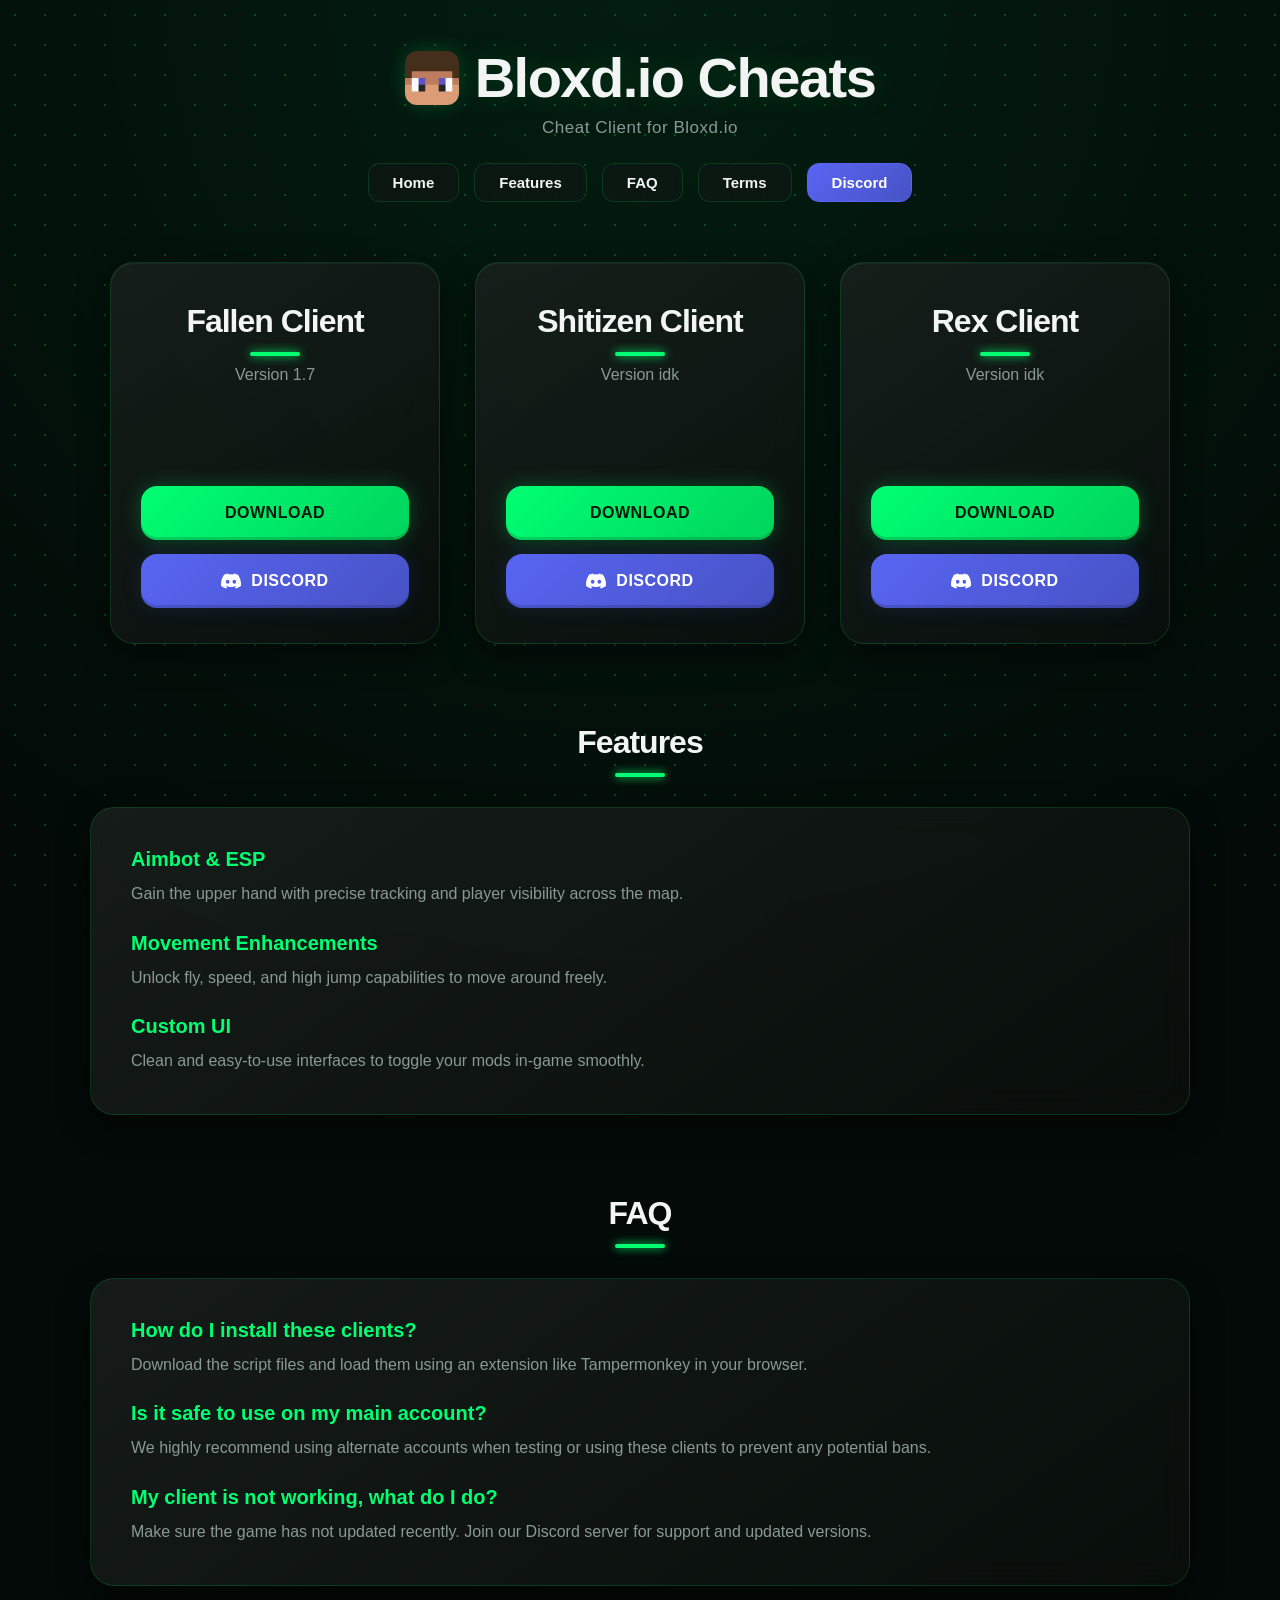
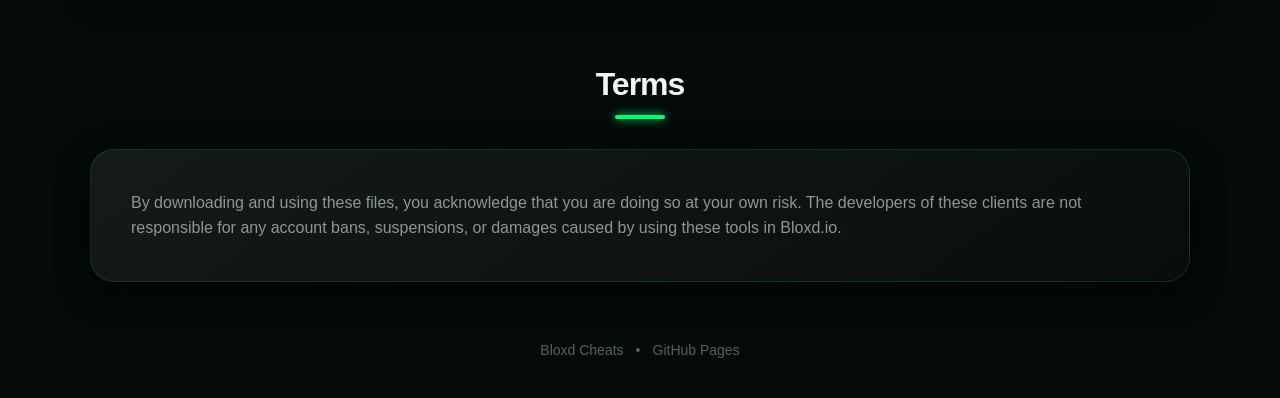
==== commit b246ed21: "Update CSS and JS file versioning Updated CSS and JavaScript file references to prevent caching issu" ====
--- a/index.html
+++ b/index.html
@@ -5,8 +5,7 @@
   <meta name="viewport" content="width=device-width, initial-scale=1.0">
   <meta name="description" content="Bloxd.io Cheats - clients, userscripts and downloads">
   <title>Bloxd.io Cheats</title>
-  <!-- Thêm ?v=2 để ép trình duyệt tải CSS mới nhất, không bị lỗi cache -->
-  <link rel="stylesheet" href="style.css?v=2">
+  <link rel="stylesheet" href="style.css?v=9999">
 </head>
 <body>
   <canvas id="background-grid"></canvas>
@@ -17,25 +16,29 @@
         <img src="BloxdIcon.png" alt="Bloxd Icon" class="hero-icon">
         <h1>Bloxd.io Cheats</h1>
       </div>
+
       <p>Cheat Client for Bloxd.io</p>
-      
-      <!-- Đã xóa list cũ ở góc trái, thay bằng hàng nút mượt mà ngay dưới tiêu đề -->
-      <div class="action-buttons">
+
+      <nav class="action-buttons" aria-label="Main navigation">
+        <a href="#home" class="action-btn">Home</a>
         <a href="#features" class="action-btn">Features</a>
         <a href="#faq" class="action-btn">FAQ</a>
         <a href="#terms" class="action-btn">Terms</a>
-        <a href="https://discord.gg/d2tuQrwR" target="_blank" class="action-btn discord">Discord</a>
-      </div>
+        <a href="https://discord.gg/d2tuQrwR" target="_blank" rel="noopener noreferrer" class="action-btn discord">Discord</a>
+      </nav>
     </header>
 
     <section class="cards">
-      <!-- Card 1 -->
       <article class="card">
         <div class="shine"></div>
         <div class="card-content">
           <h2>Fallen Client</h2>
           <p>Version 1.7</p>
-          <a class="button primary" href="Fallen.txt" download onclick="showNotice('Downloading Fallen')">Download</a>
+
+          <a class="button primary" href="Fallen.txt" download onclick="showNotice('Downloading Fallen')">
+            Download
+          </a>
+
           <a class="button discord" href="https://discord.gg/DM4cFBnPTH" target="_blank" rel="noopener noreferrer">
             <svg class="discord-icon" viewBox="0 0 127.14 96.36" fill="currentColor">
               <path d="M107.7,8.07A105.15,105.15,0,0,0,81.47,0a72.06,72.06,0,0,0-3.36,6.83A97.68,97.68,0,0,0,49,6.83,72.37,72.37,0,0,0,45.64,0,105.89,105.89,0,0,0,19.39,8.09C2.79,32.65-1.71,56.6.54,80.21A105.73,105.73,0,0,0,32.71,96.36,77.7,77.7,0,0,0,39.6,85.25a68.42,68.42,0,0,1-10.85-5.18c.91-.66,1.8-1.34,2.66-2a75.57,75.57,0,0,0,64.32,0c.87.71,1.76,1.39,2.66,2a68.68,68.68,0,0,1-10.87,5.19,77,77,0,0,0,6.89,11.1A105.25,105.25,0,0,0,126.6,80.22c2.81-28.43-4.69-52.18-18.9-72.15ZM42.45,65.69C36.18,65.69,31,60,31,53s5-12.74,11.43-12.74c6.51,0,11.6,5.78,11.44,12.74C53.89,60,48.8,65.69,42.45,65.69Zm42.24,0C78.41,65.69,73.25,60,73.25,53s5-12.74,11.44-12.74c6.5,0,11.6,5.78,11.44,12.74C96.13,60,91.08,65.69,84.69,65.69Z"/>
@@ -45,13 +48,16 @@
         </div>
       </article>
 
-      <!-- Card 2 -->
       <article class="card">
         <div class="shine"></div>
         <div class="card-content">
           <h2>Shitizen Client</h2>
           <p>Version idk</p>
-          <a class="button primary" href="Shitizen.txt" download onclick="showNotice('Downloading Shitizen')">Download</a>
+
+          <a class="button primary" href="Shitizen.txt" download onclick="showNotice('Downloading Shitizen')">
+            Download
+          </a>
+
           <a class="button discord" href="https://discord.gg/fXwuQtVD9t" target="_blank" rel="noopener noreferrer">
             <svg class="discord-icon" viewBox="0 0 127.14 96.36" fill="currentColor">
               <path d="M107.7,8.07A105.15,105.15,0,0,0,81.47,0a72.06,72.06,0,0,0-3.36,6.83A97.68,97.68,0,0,0,49,6.83,72.37,72.37,0,0,0,45.64,0,105.89,105.89,0,0,0,19.39,8.09C2.79,32.65-1.71,56.6.54,80.21A105.73,105.73,0,0,0,32.71,96.36,77.7,77.7,0,0,0,39.6,85.25a68.42,68.42,0,0,1-10.85-5.18c.91-.66,1.8-1.34,2.66-2a75.57,75.57,0,0,0,64.32,0c.87.71,1.76,1.39,2.66,2a68.68,68.68,0,0,1-10.87,5.19,77,77,0,0,0,6.89,11.1A105.25,105.25,0,0,0,126.6,80.22c2.81-28.43-4.69-52.18-18.9-72.15ZM42.45,65.69C36.18,65.69,31,60,31,53s5-12.74,11.43-12.74c6.51,0,11.6,5.78,11.44,12.74C53.89,60,48.8,65.69,42.45,65.69Zm42.24,0C78.41,65.69,73.25,60,73.25,53s5-12.74,11.44-12.74c6.5,0,11.6,5.78,11.44,12.74C96.13,60,91.08,65.69,84.69,65.69Z"/>
@@ -61,13 +67,16 @@
         </div>
       </article>
 
-      <!-- Card 3 -->
       <article class="card">
         <div class="shine"></div>
         <div class="card-content">
           <h2>Rex Client</h2>
           <p>Version idk</p>
-          <a class="button primary" href="Rex.txt" download onclick="showNotice('Downloading Rex')">Download</a>
+
+          <a class="button primary" href="Rex.txt" download onclick="showNotice('Downloading Rex')">
+            Download
+          </a>
+
           <a class="button discord" href="https://discord.gg/z3bG3twewh" target="_blank" rel="noopener noreferrer">
             <svg class="discord-icon" viewBox="0 0 127.14 96.36" fill="currentColor">
               <path d="M107.7,8.07A105.15,105.15,0,0,0,81.47,0a72.06,72.06,0,0,0-3.36,6.83A97.68,97.68,0,0,0,49,6.83,72.37,72.37,0,0,0,45.64,0,105.89,105.89,0,0,0,19.39,8.09C2.79,32.65-1.71,56.6.54,80.21A105.73,105.73,0,0,0,32.71,96.36,77.7,77.7,0,0,0,39.6,85.25a68.42,68.42,0,0,1-10.85-5.18c.91-.66,1.8-1.34,2.66-2a75.57,75.57,0,0,0,64.32,0c.87.71,1.76,1.39,2.66,2a68.68,68.68,0,0,1-10.87,5.19,77,77,0,0,0,6.89,11.1A105.25,105.25,0,0,0,126.6,80.22c2.81-28.43-4.69-52.18-18.9-72.15ZM42.45,65.69C36.18,65.69,31,60,31,53s5-12.74,11.43-12.74c6.51,0,11.6,5.78,11.44,12.74C53.89,60,48.8,65.69,42.45,65.69Zm42.24,0C78.41,65.69,73.25,60,73.25,53s5-12.74,11.44-12.74c6.5,0,11.6,5.78,11.44,12.74C96.13,60,91.08,65.69,84.69,65.69Z"/>
@@ -117,6 +126,6 @@
   </main>
 
   <div id="notice" class="notice" role="status"></div>
-  <script src="script.js"></script>
+  <script src="script.js?v=9999"></script>
 </body>
 </html>
--- a/style.css
+++ b/style.css
@@ -87,6 +87,7 @@
   letter-spacing: 0.5px;
 }
 
+/* CSS cho thanh menu mới */
 .action-buttons {
   display: flex;
   justify-content: center;
@@ -128,6 +129,7 @@
   box-shadow: 0 5px 15px rgba(88, 101, 242, 0.4);
 }
 
+/* Khu vực thẻ Clients */
 .cards {
   display: flex;
   justify-content: center;
@@ -214,6 +216,7 @@
   font-weight: 500;
 }
 
+/* CSS CHO NÚT BẤM BÊN TRONG THẺ (LỖI CỦA BẠN ĐÃ ĐƯỢC FIX TẠI ĐÂY) */
 .button {
   width: 100%;
   min-height: 54px;
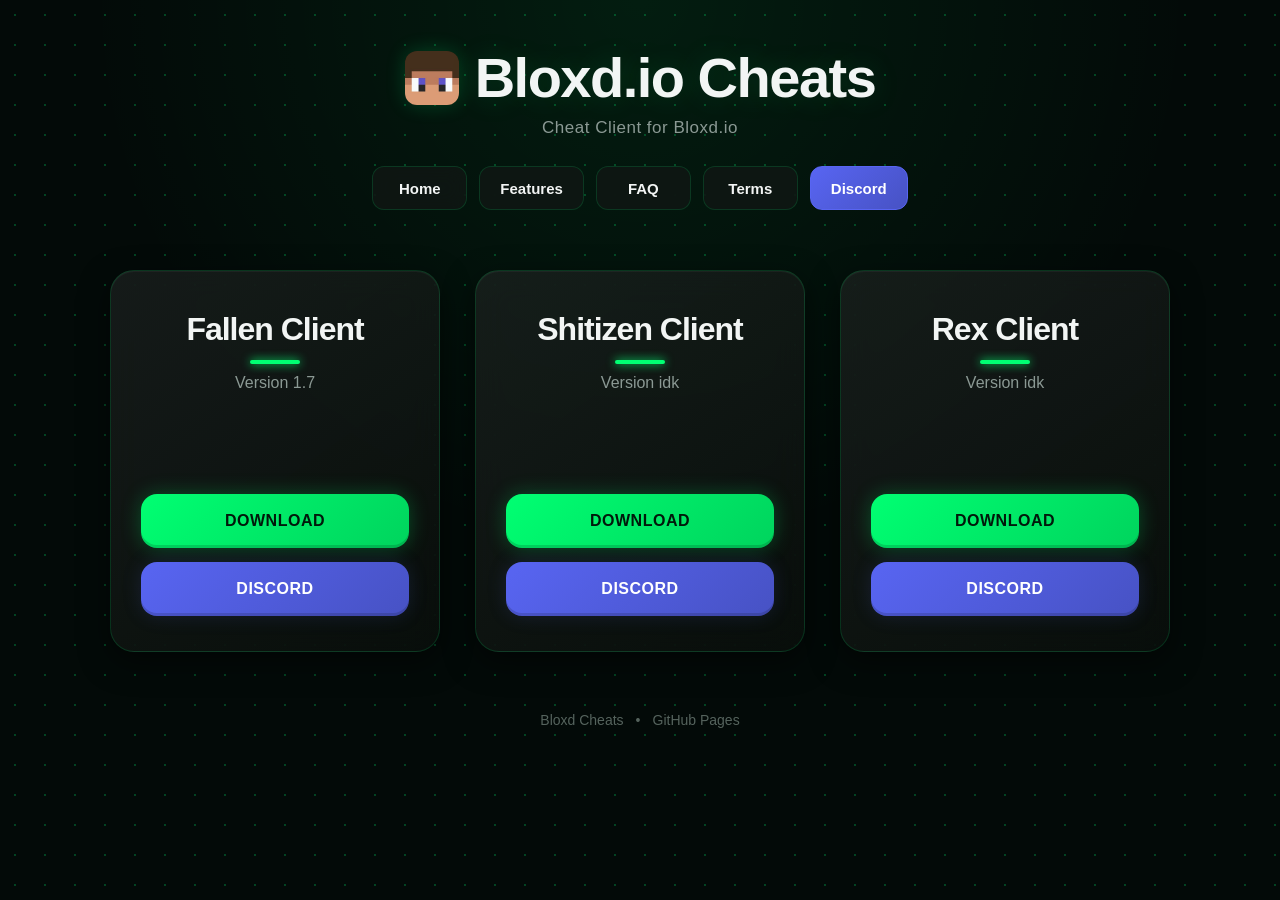
==== commit e3279c9c: "Refactor index.html structure and content" ====
--- a/index.html
+++ b/index.html
@@ -1,131 +1,93 @@
 <!DOCTYPE html>
 <html lang="en">
 <head>
-  <meta charset="UTF-8">
-  <meta name="viewport" content="width=device-width, initial-scale=1.0">
-  <meta name="description" content="Bloxd.io Cheats - clients, userscripts and downloads">
-  <title>Bloxd.io Cheats</title>
-  <link rel="stylesheet" href="style.css?v=9999">
+<meta charset="UTF-8">
+<meta name="viewport" content="width=device-width, initial-scale=1.0">
+<title>Bloxd.io Cheats</title>
+<link rel="stylesheet" href="style.css?v=9999">
 </head>
 <body>
-  <canvas id="background-grid"></canvas>
+<canvas id="background-grid"></canvas>
 
-  <main class="container" id="home">
-    <header class="hero">
-      <div class="title-container">
-        <img src="BloxdIcon.png" alt="Bloxd Icon" class="hero-icon">
-        <h1>Bloxd.io Cheats</h1>
-      </div>
+<main class="container">
+<header class="hero">
+<div class="title-container">
+<img src="BloxdIcon.png" alt="Bloxd Icon" class="hero-icon">
+<h1>Bloxd.io Cheats</h1>
+</div>
 
-      <p>Cheat Client for Bloxd.io</p>
+<p>Cheat Client for Bloxd.io</p>
 
-      <nav class="action-buttons" aria-label="Main navigation">
-        <a href="#home" class="action-btn">Home</a>
-        <a href="#features" class="action-btn">Features</a>
-        <a href="#faq" class="action-btn">FAQ</a>
-        <a href="#terms" class="action-btn">Terms</a>
-        <a href="https://discord.gg/d2tuQrwR" target="_blank" rel="noopener noreferrer" class="action-btn discord">Discord</a>
-      </nav>
-    </header>
+<nav class="action-buttons">
+<a href="index.html" class="action-btn active">Home</a>
+<a href="features.html" class="action-btn">Features</a>
+<a href="faq.html" class="action-btn">FAQ</a>
+<a href="terms.html" class="action-btn">Terms</a>
+<a href="https://discord.gg/4jxUfXuy3F" target="_blank" rel="noopener noreferrer" class="action-btn discord">Discord</a>
+</nav>
+</header>
 
-    <section class="cards">
-      <article class="card">
-        <div class="shine"></div>
-        <div class="card-content">
-          <h2>Fallen Client</h2>
-          <p>Version 1.7</p>
+<section class="cards">
 
-          <a class="button primary" href="Fallen.txt" download onclick="showNotice('Downloading Fallen')">
-            Download
-          </a>
+<article class="card">
+<div class="shine"></div>
+<div class="card-content">
+<h2>Fallen Client</h2>
+<p>Version 1.7</p>
 
-          <a class="button discord" href="https://discord.gg/DM4cFBnPTH" target="_blank" rel="noopener noreferrer">
-            <svg class="discord-icon" viewBox="0 0 127.14 96.36" fill="currentColor">
-              <path d="M107.7,8.07A105.15,105.15,0,0,0,81.47,0a72.06,72.06,0,0,0-3.36,6.83A97.68,97.68,0,0,0,49,6.83,72.37,72.37,0,0,0,45.64,0,105.89,105.89,0,0,0,19.39,8.09C2.79,32.65-1.71,56.6.54,80.21A105.73,105.73,0,0,0,32.71,96.36,77.7,77.7,0,0,0,39.6,85.25a68.42,68.42,0,0,1-10.85-5.18c.91-.66,1.8-1.34,2.66-2a75.57,75.57,0,0,0,64.32,0c.87.71,1.76,1.39,2.66,2a68.68,68.68,0,0,1-10.87,5.19,77,77,0,0,0,6.89,11.1A105.25,105.25,0,0,0,126.6,80.22c2.81-28.43-4.69-52.18-18.9-72.15ZM42.45,65.69C36.18,65.69,31,60,31,53s5-12.74,11.43-12.74c6.51,0,11.6,5.78,11.44,12.74C53.89,60,48.8,65.69,42.45,65.69Zm42.24,0C78.41,65.69,73.25,60,73.25,53s5-12.74,11.44-12.74c6.5,0,11.6,5.78,11.44,12.74C96.13,60,91.08,65.69,84.69,65.69Z"/>
-            </svg>
-            Discord
-          </a>
-        </div>
-      </article>
+<a class="button primary" href="Fallen.txt" download onclick="showNotice('Downloading Fallen')">
+Download
+</a>
 
-      <article class="card">
-        <div class="shine"></div>
-        <div class="card-content">
-          <h2>Shitizen Client</h2>
-          <p>Version idk</p>
+<a class="button discord" href="https://discord.gg/DM4cFBnPTH" target="_blank" rel="noopener noreferrer">
+Discord
+</a>
+</div>
+</article>
 
-          <a class="button primary" href="Shitizen.txt" download onclick="showNotice('Downloading Shitizen')">
-            Download
-          </a>
+<article class="card">
+<div class="shine"></div>
+<div class="card-content">
+<h2>Shitizen Client</h2>
+<p>Version idk</p>
 
-          <a class="button discord" href="https://discord.gg/fXwuQtVD9t" target="_blank" rel="noopener noreferrer">
-            <svg class="discord-icon" viewBox="0 0 127.14 96.36" fill="currentColor">
-              <path d="M107.7,8.07A105.15,105.15,0,0,0,81.47,0a72.06,72.06,0,0,0-3.36,6.83A97.68,97.68,0,0,0,49,6.83,72.37,72.37,0,0,0,45.64,0,105.89,105.89,0,0,0,19.39,8.09C2.79,32.65-1.71,56.6.54,80.21A105.73,105.73,0,0,0,32.71,96.36,77.7,77.7,0,0,0,39.6,85.25a68.42,68.42,0,0,1-10.85-5.18c.91-.66,1.8-1.34,2.66-2a75.57,75.57,0,0,0,64.32,0c.87.71,1.76,1.39,2.66,2a68.68,68.68,0,0,1-10.87,5.19,77,77,0,0,0,6.89,11.1A105.25,105.25,0,0,0,126.6,80.22c2.81-28.43-4.69-52.18-18.9-72.15ZM42.45,65.69C36.18,65.69,31,60,31,53s5-12.74,11.43-12.74c6.51,0,11.6,5.78,11.44,12.74C53.89,60,48.8,65.69,42.45,65.69Zm42.24,0C78.41,65.69,73.25,60,73.25,53s5-12.74,11.44-12.74c6.5,0,11.6,5.78,11.44,12.74C96.13,60,91.08,65.69,84.69,65.69Z"/>
-            </svg>
-            Discord
-          </a>
-        </div>
-      </article>
+<a class="button primary" href="Shitizen.txt" download onclick="showNotice('Downloading Shitizen')">
+Download
+</a>
 
-      <article class="card">
-        <div class="shine"></div>
-        <div class="card-content">
-          <h2>Rex Client</h2>
-          <p>Version idk</p>
+<a class="button discord" href="https://discord.gg/fXwuQtVD9t" target="_blank" rel="noopener noreferrer">
+Discord
+</a>
+</div>
+</article>
 
-          <a class="button primary" href="Rex.txt" download onclick="showNotice('Downloading Rex')">
-            Download
-          </a>
+<article class="card">
+<div class="shine"></div>
+<div class="card-content">
+<h2>Rex Client</h2>
+<p>Version idk</p>
 
-          <a class="button discord" href="https://discord.gg/z3bG3twewh" target="_blank" rel="noopener noreferrer">
-            <svg class="discord-icon" viewBox="0 0 127.14 96.36" fill="currentColor">
-              <path d="M107.7,8.07A105.15,105.15,0,0,0,81.47,0a72.06,72.06,0,0,0-3.36,6.83A97.68,97.68,0,0,0,49,6.83,72.37,72.37,0,0,0,45.64,0,105.89,105.89,0,0,0,19.39,8.09C2.79,32.65-1.71,56.6.54,80.21A105.73,105.73,0,0,0,32.71,96.36,77.7,77.7,0,0,0,39.6,85.25a68.42,68.42,0,0,1-10.85-5.18c.91-.66,1.8-1.34,2.66-2a75.57,75.57,0,0,0,64.32,0c.87.71,1.76,1.39,2.66,2a68.68,68.68,0,0,1-10.87,5.19,77,77,0,0,0,6.89,11.1A105.25,105.25,0,0,0,126.6,80.22c2.81-28.43-4.69-52.18-18.9-72.15ZM42.45,65.69C36.18,65.69,31,60,31,53s5-12.74,11.43-12.74c6.51,0,11.6,5.78,11.44,12.74C53.89,60,48.8,65.69,42.45,65.69Zm42.24,0C78.41,65.69,73.25,60,73.25,53s5-12.74,11.44-12.74c6.5,0,11.6,5.78,11.44,12.74C96.13,60,91.08,65.69,84.69,65.69Z"/>
-            </svg>
-            Discord
-          </a>
-        </div>
-      </article>
-    </section>
+<a class="button primary" href="Rex.txt" download onclick="showNotice('Downloading Rex')">
+Download
+</a>
 
-    <section id="features" class="info-section">
-      <h2>Features</h2>
-      <div class="info-card">
-        <h3>Aimbot & ESP</h3>
-        <p>Gain the upper hand with precise tracking and player visibility across the map.</p>
-        <h3>Movement Enhancements</h3>
-        <p>Unlock fly, speed, and high jump capabilities to move around freely.</p>
-        <h3>Custom UI</h3>
-        <p>Clean and easy-to-use interfaces to toggle your mods in-game smoothly.</p>
-      </div>
-    </section>
+<a class="button discord" href="https://discord.gg/z3bG3twewh" target="_blank" rel="noopener noreferrer">
+Discord
+</a>
+</div>
+</article>
 
-    <section id="faq" class="info-section">
-      <h2>FAQ</h2>
-      <div class="info-card">
-        <h3>How do I install these clients?</h3>
-        <p>Download the script files and load them using an extension like Tampermonkey in your browser.</p>
-        <h3>Is it safe to use on my main account?</h3>
-        <p>We highly recommend using alternate accounts when testing or using these clients to prevent any potential bans.</p>
-        <h3>My client is not working, what do I do?</h3>
-        <p>Make sure the game has not updated recently. Join our Discord server for support and updated versions.</p>
-      </div>
-    </section>
+</section>
 
-    <section id="terms" class="info-section">
-      <h2>Terms</h2>
-      <div class="info-card">
-        <p>By downloading and using these files, you acknowledge that you are doing so at your own risk. The developers of these clients are not responsible for any account bans, suspensions, or damages caused by using these tools in Bloxd.io.</p>
-      </div>
-    </section>
+<footer>
+<span>Bloxd Cheats</span>
+<span>•</span>
+<span>GitHub Pages</span>
+</footer>
+</main>
 
-    <footer>
-      <span>Bloxd Cheats</span>
-      <span>•</span>
-      <span>GitHub Pages</span>
-    </footer>
-  </main>
+<div id="notice" class="notice" role="status"></div>
 
-  <div id="notice" class="notice" role="status"></div>
-  <script src="script.js?v=9999"></script>
+<script src="script.js?v=9999"></script>
 </body>
 </html>
--- a/style.css
+++ b/style.css
@@ -1,5 +1,10 @@
 * {
   box-sizing: border-box;
+}
+
+html {
+  min-height: 100%;
+  scroll-behavior: smooth;
 }
 
 :root {
@@ -12,11 +17,6 @@
   --muted: #8b9994;
 }
 
-html {
-  min-height: 100%;
-  scroll-behavior: smooth;
-}
-
 body {
   margin: 0;
   min-height: 100vh;
@@ -24,13 +24,19 @@
   background:
     radial-gradient(circle at 50% 0%, rgba(0, 255, 110, 0.08), transparent 50%),
     var(--bg);
-  font-family: 'Segoe UI', Arial, Helvetica, sans-serif;
+  font-family: "Segoe UI", Arial, Helvetica, sans-serif;
   overflow-x: hidden;
+}
+
+a {
+  color: inherit;
 }
 
 #background-grid {
   position: fixed;
   inset: 0;
+  width: 100%;
+  height: 100%;
   pointer-events: none;
   z-index: 0;
 }
@@ -67,8 +73,13 @@
 }
 
 @keyframes float {
-  0%, 100% { transform: translateY(0); }
-  50% { transform: translateY(-8px); }
+  0%, 100% {
+    transform: translateY(0);
+  }
+
+  50% {
+    transform: translateY(-8px);
+  }
 }
 
 .hero h1 {
@@ -87,29 +98,44 @@
   letter-spacing: 0.5px;
 }
 
-/* CSS cho thanh menu mới */
 .action-buttons {
-  display: flex;
-  justify-content: center;
-  gap: 15px;
-  margin-top: 25px;
+  width: 100%;
+  display: flex;
+  justify-content: center;
+  align-items: center;
+  gap: 12px;
+  margin: 28px auto 0;
+  padding: 0;
   flex-wrap: wrap;
 }
 
-.action-btn {
-  padding: 10px 24px;
+.action-buttons a.action-btn {
+  display: inline-flex;
+  align-items: center;
+  justify-content: center;
+  min-width: 95px;
+  min-height: 44px;
+  padding: 10px 20px;
+  margin: 0;
   border-radius: 12px;
   text-decoration: none;
   color: var(--text);
   font-size: 15px;
   font-weight: 700;
-  background: rgba(18, 23, 21, 0.6);
+  line-height: 1;
+  background: rgba(18, 23, 21, 0.75);
   border: 1px solid var(--border);
   backdrop-filter: blur(10px);
-  transition: all 0.3s ease;
-}
-
-.action-btn:hover {
+  -webkit-backdrop-filter: blur(10px);
+  transition:
+    transform 0.3s ease,
+    background 0.3s ease,
+    border-color 0.3s ease,
+    color 0.3s ease,
+    box-shadow 0.3s ease;
+}
+
+.action-buttons a.action-btn:hover {
   background: rgba(0, 255, 119, 0.1);
   border-color: var(--green);
   color: var(--green);
@@ -117,22 +143,23 @@
   box-shadow: 0 5px 15px rgba(0, 255, 119, 0.2);
 }
 
-.action-btn.discord {
+.action-buttons a.action-btn.discord {
   background: linear-gradient(135deg, #5865f2 0%, #4752c4 100%);
   border-color: #5865f2;
-  color: white;
-}
-
-.action-btn.discord:hover {
-  filter: brightness(1.1);
-  color: white;
+  color: #fff;
+}
+
+.action-buttons a.action-btn.discord:hover {
+  background: linear-gradient(135deg, #6875ff 0%, #5865f2 100%);
+  border-color: #6875ff;
+  color: #fff;
   box-shadow: 0 5px 15px rgba(88, 101, 242, 0.4);
 }
 
-/* Khu vực thẻ Clients */
 .cards {
   display: flex;
   justify-content: center;
+  align-items: stretch;
   gap: 35px;
   flex-wrap: wrap;
 }
@@ -144,17 +171,28 @@
   overflow: hidden;
   border: 1px solid var(--border);
   border-radius: 24px;
-  background: linear-gradient(145deg, rgba(30, 35, 33, 0.7), rgba(10, 15, 12, 0.8));
+  background: linear-gradient(
+    145deg,
+    rgba(30, 35, 33, 0.7),
+    rgba(10, 15, 12, 0.8)
+  );
   backdrop-filter: blur(16px);
   -webkit-backdrop-filter: blur(16px);
-  box-shadow: 0 10px 30px rgba(0, 0, 0, 0.5), inset 0 1px 1px rgba(255, 255, 255, 0.05);
-  transition: all 0.4s cubic-bezier(0.175, 0.885, 0.32, 1.275);
+  box-shadow:
+    0 10px 30px rgba(0, 0, 0, 0.5),
+    inset 0 1px 1px rgba(255, 255, 255, 0.05);
+  transition:
+    transform 0.4s cubic-bezier(0.175, 0.885, 0.32, 1.275),
+    border-color 0.4s ease,
+    box-shadow 0.4s ease;
 }
 
 .card:hover {
   transform: translateY(-10px) scale(1.02);
   border-color: rgba(0, 255, 119, 0.6);
-  box-shadow: 0 20px 40px rgba(0, 255, 119, 0.15), inset 0 1px 1px rgba(255, 255, 255, 0.1);
+  box-shadow:
+    0 20px 40px rgba(0, 255, 119, 0.15),
+    inset 0 1px 1px rgba(255, 255, 255, 0.1);
 }
 
 .shine {
@@ -198,7 +236,7 @@
 }
 
 .card h2::after {
-  content: '';
+  content: "";
   display: block;
   width: 50px;
   height: 4px;
@@ -216,7 +254,6 @@
   font-weight: 500;
 }
 
-/* CSS CHO NÚT BẤM BÊN TRONG THẺ (LỖI CỦA BẠN ĐÃ ĐƯỢC FIX TẠI ĐÂY) */
 .button {
   width: 100%;
   min-height: 54px;
@@ -234,18 +271,25 @@
   letter-spacing: 0.5px;
   border: 0;
   cursor: pointer;
-  transition: all 0.3s ease;
+  transition:
+    transform 0.3s ease,
+    box-shadow 0.3s ease,
+    filter 0.3s ease;
 }
 
 .button.primary {
   color: #00190b;
   background: linear-gradient(135deg, var(--green) 0%, #00d45d 100%);
-  box-shadow: 0 0 20px rgba(0, 255, 114, 0.25), inset 0 -3px 0 rgba(0, 0, 0, 0.15);
+  box-shadow:
+    0 0 20px rgba(0, 255, 114, 0.25),
+    inset 0 -3px 0 rgba(0, 0, 0, 0.15);
 }
 
 .button.primary:hover {
   transform: translateY(-3px);
-  box-shadow: 0 8px 25px rgba(0, 255, 114, 0.4), inset 0 -3px 0 rgba(0, 0, 0, 0.15);
+  box-shadow:
+    0 8px 25px rgba(0, 255, 114, 0.4),
+    inset 0 -3px 0 rgba(0, 0, 0, 0.15);
   filter: brightness(1.1);
 }
 
@@ -255,15 +299,19 @@
 }
 
 .button.discord {
-  color: white;
+  color: #fff;
   background: linear-gradient(135deg, #5865f2 0%, #4752c4 100%);
-  box-shadow: 0 0 20px rgba(88, 101, 242, 0.15), inset 0 -3px 0 rgba(0, 0, 0, 0.15);
+  box-shadow:
+    0 0 20px rgba(88, 101, 242, 0.15),
+    inset 0 -3px 0 rgba(0, 0, 0, 0.15);
   margin-bottom: 0;
 }
 
 .button.discord:hover {
   transform: translateY(-3px);
-  box-shadow: 0 8px 25px rgba(88, 101, 242, 0.4), inset 0 -3px 0 rgba(0, 0, 0, 0.15);
+  box-shadow:
+    0 8px 25px rgba(88, 101, 242, 0.4),
+    inset 0 -3px 0 rgba(0, 0, 0, 0.15);
   filter: brightness(1.1);
 }
 
@@ -290,14 +338,19 @@
   border-radius: 16px;
   background: rgba(9, 20, 16, 0.95);
   backdrop-filter: blur(10px);
-  color: white;
+  -webkit-backdrop-filter: blur(10px);
+  color: #fff;
   font-size: 15px;
   font-weight: 600;
-  box-shadow: 0 10px 30px rgba(0, 0, 0, 0.5), 0 0 20px rgba(0, 255, 119, 0.2);
+  box-shadow:
+    0 10px 30px rgba(0, 0, 0, 0.5),
+    0 0 20px rgba(0, 255, 119, 0.2);
   opacity: 0;
   pointer-events: none;
-  transition: all 0.4s cubic-bezier(0.175, 0.885, 0.32, 1.275);
-  z-index: 10;
+  transition:
+    opacity 0.4s ease,
+    transform 0.4s cubic-bezier(0.175, 0.885, 0.32, 1.275);
+  z-index: 100;
 }
 
 .notice.show {
@@ -319,7 +372,7 @@
 }
 
 .info-section h2::after {
-  content: '';
+  content: "";
   display: block;
   width: 50px;
   height: 4px;
@@ -330,7 +383,11 @@
 }
 
 .info-card {
-  background: linear-gradient(145deg, rgba(30, 35, 33, 0.7), rgba(10, 15, 12, 0.8));
+  background: linear-gradient(
+    145deg,
+    rgba(30, 35, 33, 0.7),
+    rgba(10, 15, 12, 0.8)
+  );
   border: 1px solid var(--border);
   border-radius: 24px;
   padding: 40px;
@@ -372,11 +429,13 @@
   .hero {
     padding-bottom: 40px;
   }
+
   .cards {
     flex-direction: column;
     align-items: center;
     gap: 30px;
   }
+
   .card,
   .card-content {
     min-height: 360px;
@@ -385,11 +444,31 @@
 
 @media (max-width: 480px) {
   .container {
-    width: min(100% - 24px, 480px);
-  }
+    width: min(calc(100% - 24px), 480px);
+  }
+
   .hero h1 {
     font-size: 40px;
   }
+
+  .title-container {
+    gap: 10px;
+  }
+
+  .hero-icon {
+    width: 44px;
+    height: 44px;
+  }
+
+  .action-buttons {
+    gap: 8px;
+  }
+
+  .action-buttons a.action-btn {
+    min-width: 85px;
+    padding: 10px 15px;
+  }
+
   .info-card {
     padding: 25px;
   }
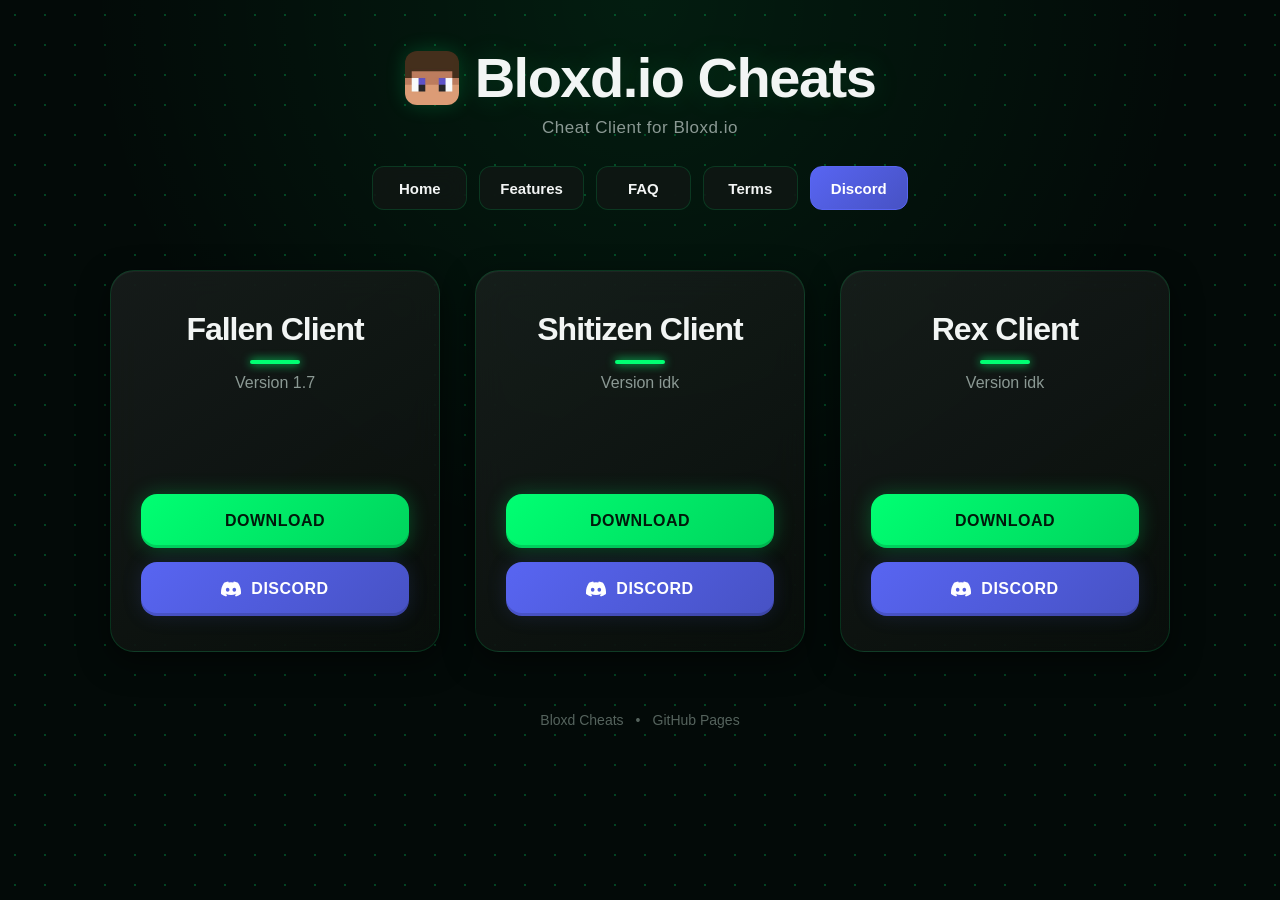
==== commit f3eb5f56: "Add meta description and update client download links" ====
--- a/index.html
+++ b/index.html
@@ -3,14 +3,18 @@
 <head>
 <meta charset="UTF-8">
 <meta name="viewport" content="width=device-width, initial-scale=1.0">
+<meta name="description" content="Bloxd.io Cheats - clients, userscripts and downloads">
 <title>Bloxd.io Cheats</title>
 <link rel="stylesheet" href="style.css?v=9999">
 </head>
 <body>
+
 <canvas id="background-grid"></canvas>
 
 <main class="container">
+
 <header class="hero">
+
 <div class="title-container">
 <img src="BloxdIcon.png" alt="Bloxd Icon" class="hero-icon">
 <h1>Bloxd.io Cheats</h1>
@@ -25,55 +29,107 @@
 <a href="terms.html" class="action-btn">Terms</a>
 <a href="https://discord.gg/4jxUfXuy3F" target="_blank" rel="noopener noreferrer" class="action-btn discord">Discord</a>
 </nav>
+
 </header>
 
 <section class="cards">
 
 <article class="card">
 <div class="shine"></div>
+
 <div class="card-content">
+
 <h2>Fallen Client</h2>
+
 <p>Version 1.7</p>
 
-<a class="button primary" href="Fallen.txt" download onclick="showNotice('Downloading Fallen')">
+<a
+class="button primary"
+href="Fallen.txt"
+download
+onclick="showNotice('Downloading Fallen')"
+>
 Download
 </a>
 
-<a class="button discord" href="https://discord.gg/DM4cFBnPTH" target="_blank" rel="noopener noreferrer">
+<a
+class="button discord"
+href="https://discord.gg/DM4cFBnPTH"
+target="_blank"
+rel="noopener noreferrer"
+>
+<svg class="discord-icon" viewBox="0 0 127.14 96.36" fill="currentColor">
+<path d="M107.7,8.07A105.15,105.15,0,0,0,81.47,0a72.06,72.06,0,0,0-3.36,6.83A97.68,97.68,0,0,0,49,6.83,72.37,72.37,0,0,0,45.64,0,105.89,105.89,0,0,0,19.39,8.09C2.79,32.65-1.71,56.6.54,80.21A105.73,105.73,0,0,0,32.71,96.36,77.7,77.7,0,0,0,39.6,85.25a68.42,68.42,0,0,1-10.85-5.18c.91-.66,1.8-1.34,2.66-2a75.57,75.57,0,0,0,64.32,0c.87.71,1.76,1.39,2.66,2a68.68,68.68,0,0,1-10.87,5.19,77,77,0,0,0,6.89,11.1A105.25,105.25,0,0,0,126.6,80.22c2.81-28.43-4.69-52.18-18.9-72.15ZM42.45,65.69C36.18,65.69,31,60,31,53s5-12.74,11.43-12.74c6.51,0,11.6,5.78,11.44,12.74C53.89,60,48.8,65.69,42.45,65.69Zm42.24,0C78.41,65.69,73.25,60,73.25,53s5-12.74,11.44-12.74c6.5,0,11.6,5.78,11.44,12.74C96.13,60,91.08,65.69,84.69,65.69Z"/>
+</svg>
 Discord
 </a>
+
 </div>
 </article>
 
 <article class="card">
 <div class="shine"></div>
+
 <div class="card-content">
+
 <h2>Shitizen Client</h2>
+
 <p>Version idk</p>
 
-<a class="button primary" href="Shitizen.txt" download onclick="showNotice('Downloading Shitizen')">
+<a
+class="button primary"
+href="Shitizen.txt"
+download
+onclick="showNotice('Downloading Shitizen')"
+>
 Download
 </a>
 
-<a class="button discord" href="https://discord.gg/fXwuQtVD9t" target="_blank" rel="noopener noreferrer">
+<a
+class="button discord"
+href="https://discord.gg/fXwuQtVD9t"
+target="_blank"
+rel="noopener noreferrer"
+>
+<svg class="discord-icon" viewBox="0 0 127.14 96.36" fill="currentColor">
+<path d="M107.7,8.07A105.15,105.15,0,0,0,81.47,0a72.06,72.06,0,0,0-3.36,6.83A97.68,97.68,0,0,0,49,6.83,72.37,72.37,0,0,0,45.64,0,105.89,105.89,0,0,0,19.39,8.09C2.79,32.65-1.71,56.6.54,80.21A105.73,105.73,0,0,0,32.71,96.36,77.7,77.7,0,0,0,39.6,85.25a68.42,68.42,0,0,1-10.85-5.18c.91-.66,1.8-1.34,2.66-2a75.57,75.57,0,0,0,64.32,0c.87.71,1.76,1.39,2.66,2a68.68,68.68,0,0,1-10.87,5.19,77,77,0,0,0,6.89,11.1A105.25,105.25,0,0,0,126.6,80.22c2.81-28.43-4.69-52.18-18.9-72.15ZM42.45,65.69C36.18,65.69,31,60,31,53s5-12.74,11.43-12.74c6.51,0,11.6,5.78,11.44,12.74C53.89,60,48.8,65.69,42.45,65.69Zm42.24,0C78.41,65.69,73.25,60,73.25,53s5-12.74,11.44-12.74c6.5,0,11.6,5.78,11.44,12.74C96.13,60,91.08,65.69,84.69,65.69Z"/>
+</svg>
 Discord
 </a>
+
 </div>
 </article>
 
 <article class="card">
 <div class="shine"></div>
+
 <div class="card-content">
+
 <h2>Rex Client</h2>
+
 <p>Version idk</p>
 
-<a class="button primary" href="Rex.txt" download onclick="showNotice('Downloading Rex')">
+<a
+class="button primary"
+href="Rex.txt"
+download
+onclick="showNotice('Downloading Rex')"
+>
 Download
 </a>
 
-<a class="button discord" href="https://discord.gg/z3bG3twewh" target="_blank" rel="noopener noreferrer">
+<a
+class="button discord"
+href="https://discord.gg/z3bG3twewh"
+target="_blank"
+rel="noopener noreferrer"
+>
+<svg class="discord-icon" viewBox="0 0 127.14 96.36" fill="currentColor">
+<path d="M107.7,8.07A105.15,105.15,0,0,0,81.47,0a72.06,72.06,0,0,0-3.36,6.83A97.68,97.68,0,0,0,49,6.83,72.37,72.37,0,0,0,45.64,0,105.89,105.89,0,0,0,19.39,8.09C2.79,32.65-1.71,56.6.54,80.21A105.73,105.73,0,0,0,32.71,96.36,77.7,77.7,0,0,0,39.6,85.25a68.42,68.42,0,0,1-10.85-5.18c.91-.66,1.8-1.34,2.66-2a75.57,75.57,0,0,0,64.32,0c.87.71,1.76,1.39,2.66,2a68.68,68.68,0,0,1-10.87,5.19,77,77,0,0,0,6.89,11.1A105.25,105.25,0,0,0,126.6,80.22c2.81-28.43-4.69-52.18-18.9-72.15ZM42.45,65.69C36.18,65.69,31,60,31,53s5-12.74,11.43-12.74c6.51,0,11.6,5.78,11.44,12.74C53.89,60,48.8,65.69,42.45,65.69Zm42.24,0C78.41,65.69,73.25,60,73.25,53s5-12.74,11.44-12.74c6.5,0,11.6,5.78,11.44,12.74C96.13,60,91.08,65.69,84.69,65.69Z"/>
+</svg>
 Discord
 </a>
+
 </div>
 </article>
 
@@ -84,10 +140,12 @@
 <span>•</span>
 <span>GitHub Pages</span>
 </footer>
+
 </main>
 
 <div id="notice" class="notice" role="status"></div>
 
 <script src="script.js?v=9999"></script>
+
 </body>
 </html>
